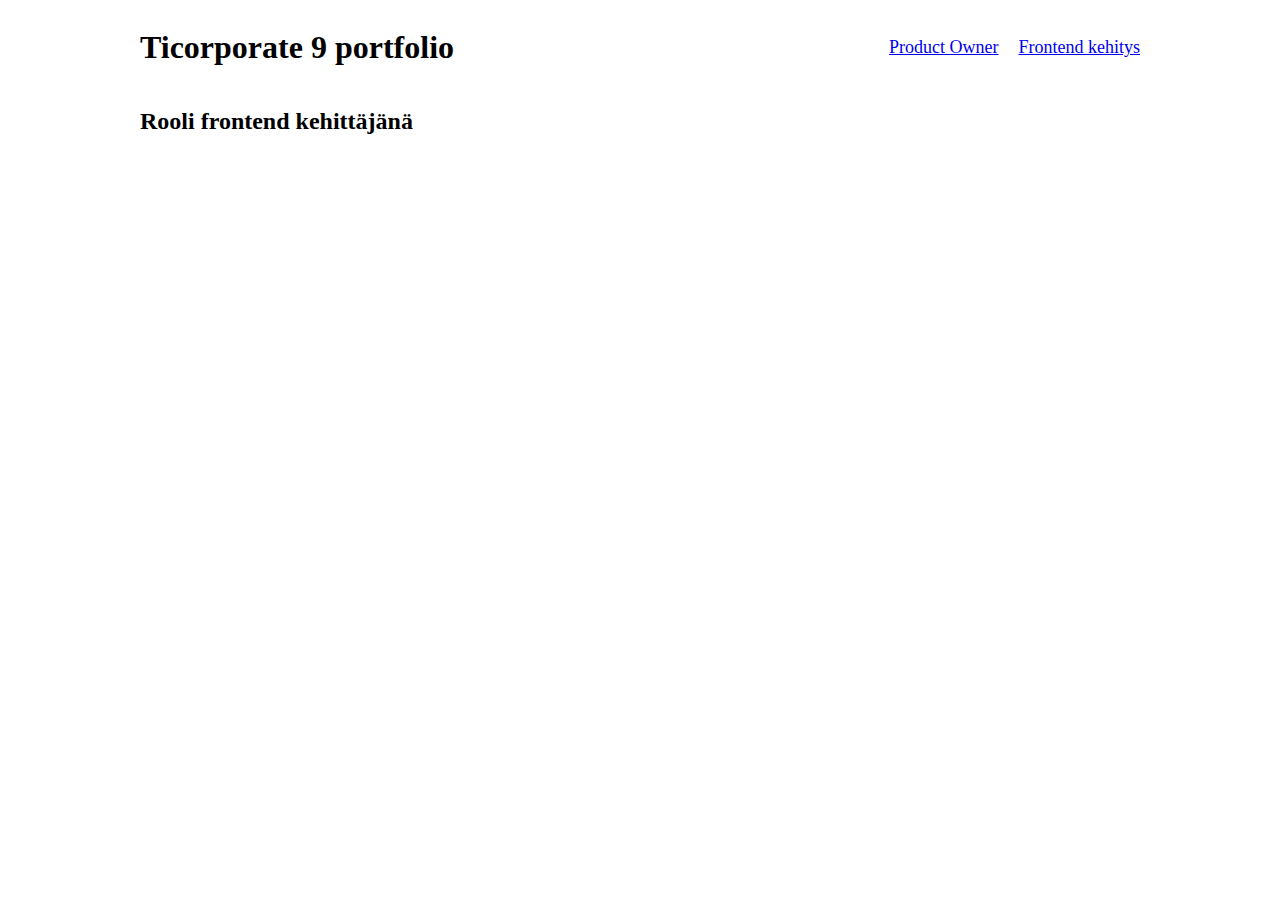
==== koodi.html @ 37e4886d "PO site ready" ====
<!DOCTYPE html>
<html lang="en">
  <head>
    <meta charset="UTF-8" />
    <meta http-equiv="X-UA-Compatible" content="IE=edge" />
    <meta name="viewport" content="width=device-width, initial-scale=1.0" />
    <link rel="stylesheet" href="styles.css" />
    <title>TC 9 Portfolio</title>
  </head>
  <body>
    <div class="container">
      <div class="header">
        <h1>Ticorporate 9 portfolio</h1>

        <nav class="nav">
          <a class="margin navitem" href="./index.html">Product Owner</a>
          <a class="navitem" href="./koodi.html">Frontend kehitys</a>
        </nav>
      </div>

      <h2>Rooli frontend kehittäjänä</h2>
    </div>
  </body>
</html>
---- styles.css ----
img {
  max-width: 100%;
}

li {
  font-size: 18px;
  padding: 4px;
}

body {
  display: grid;
}

.container {
  width: 1000px;
  justify-self: center;
  display: grid;
}

.header {
  display: grid;
  grid-template-columns: 1fr 1fr;
  align-items: center;
}

.nav {
  justify-self: end;
}

.margin {
  margin-right: 16px;
}

.navitem {
  font-size: 18px;
}

.underline {
  text-decoration: underline;
}

.back {
  justify-self: end;
  margin-bottom: 16px;
  font-size: 18px;
}
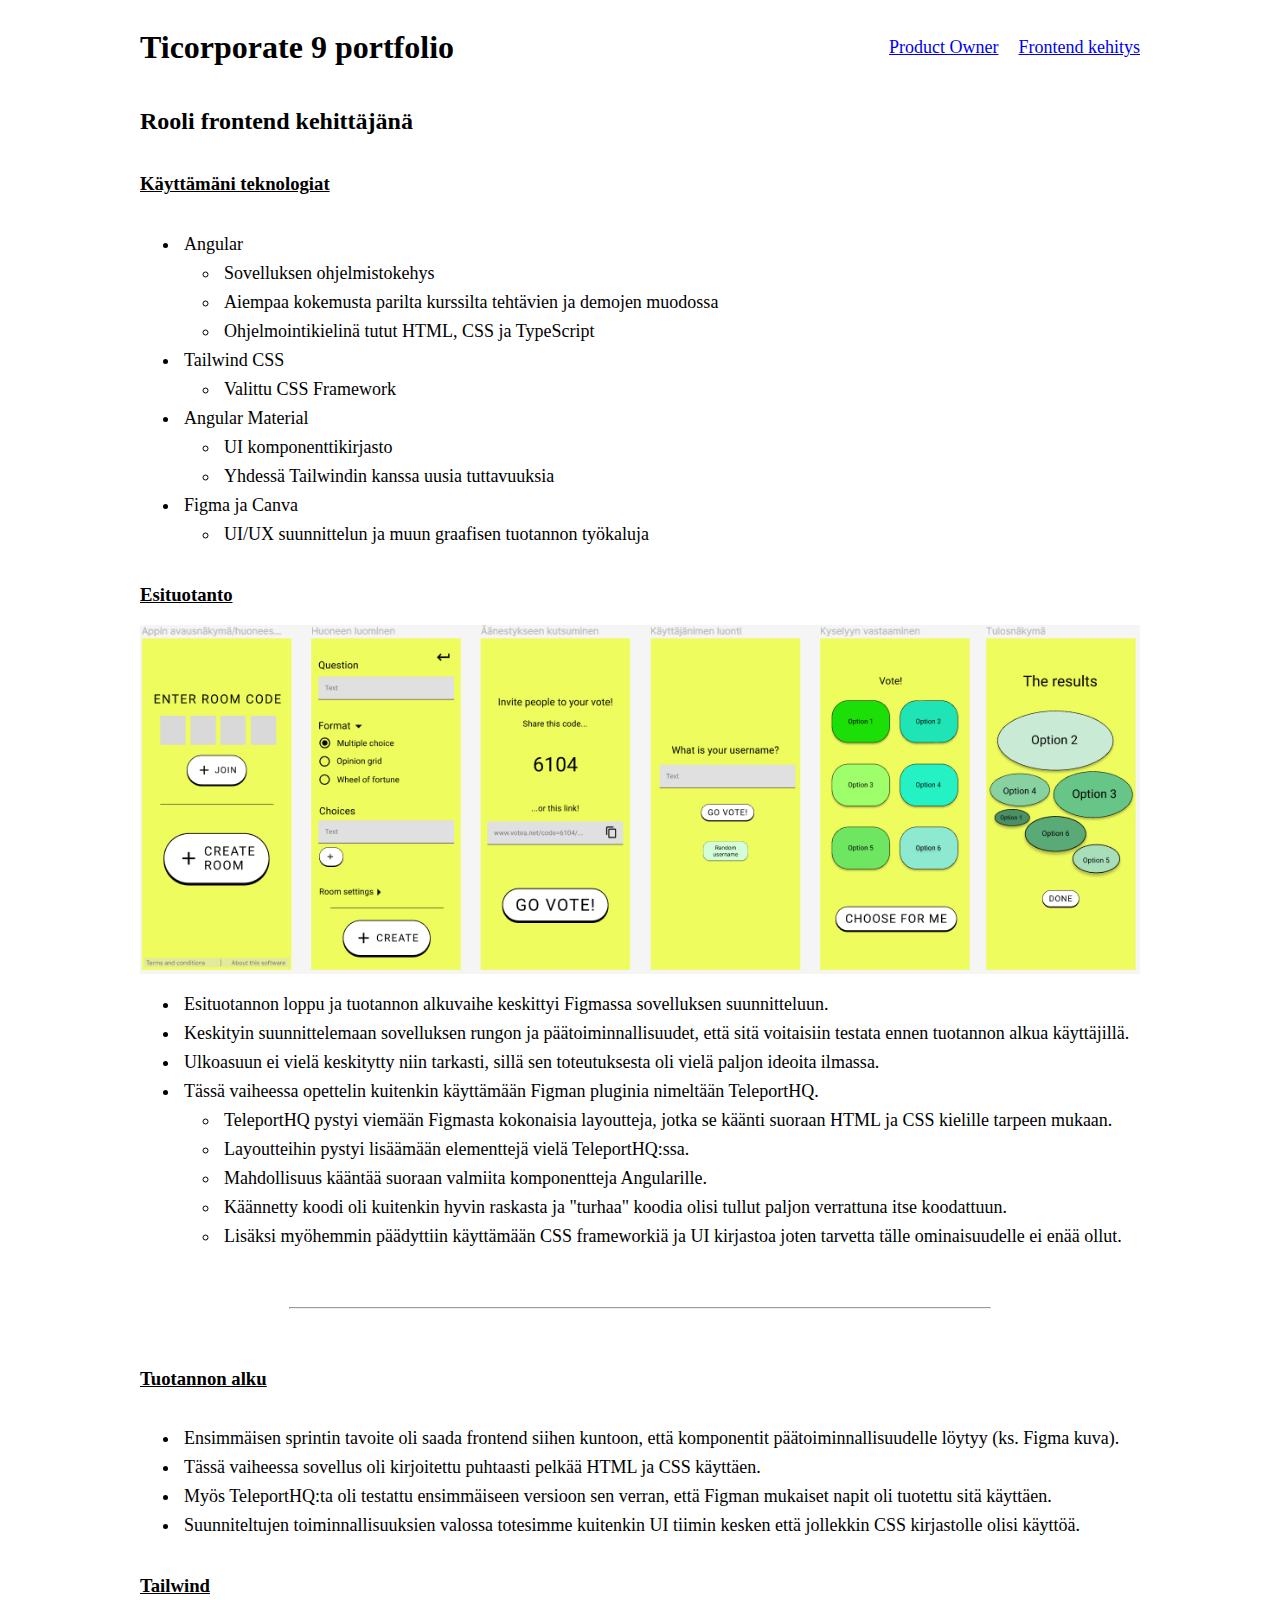
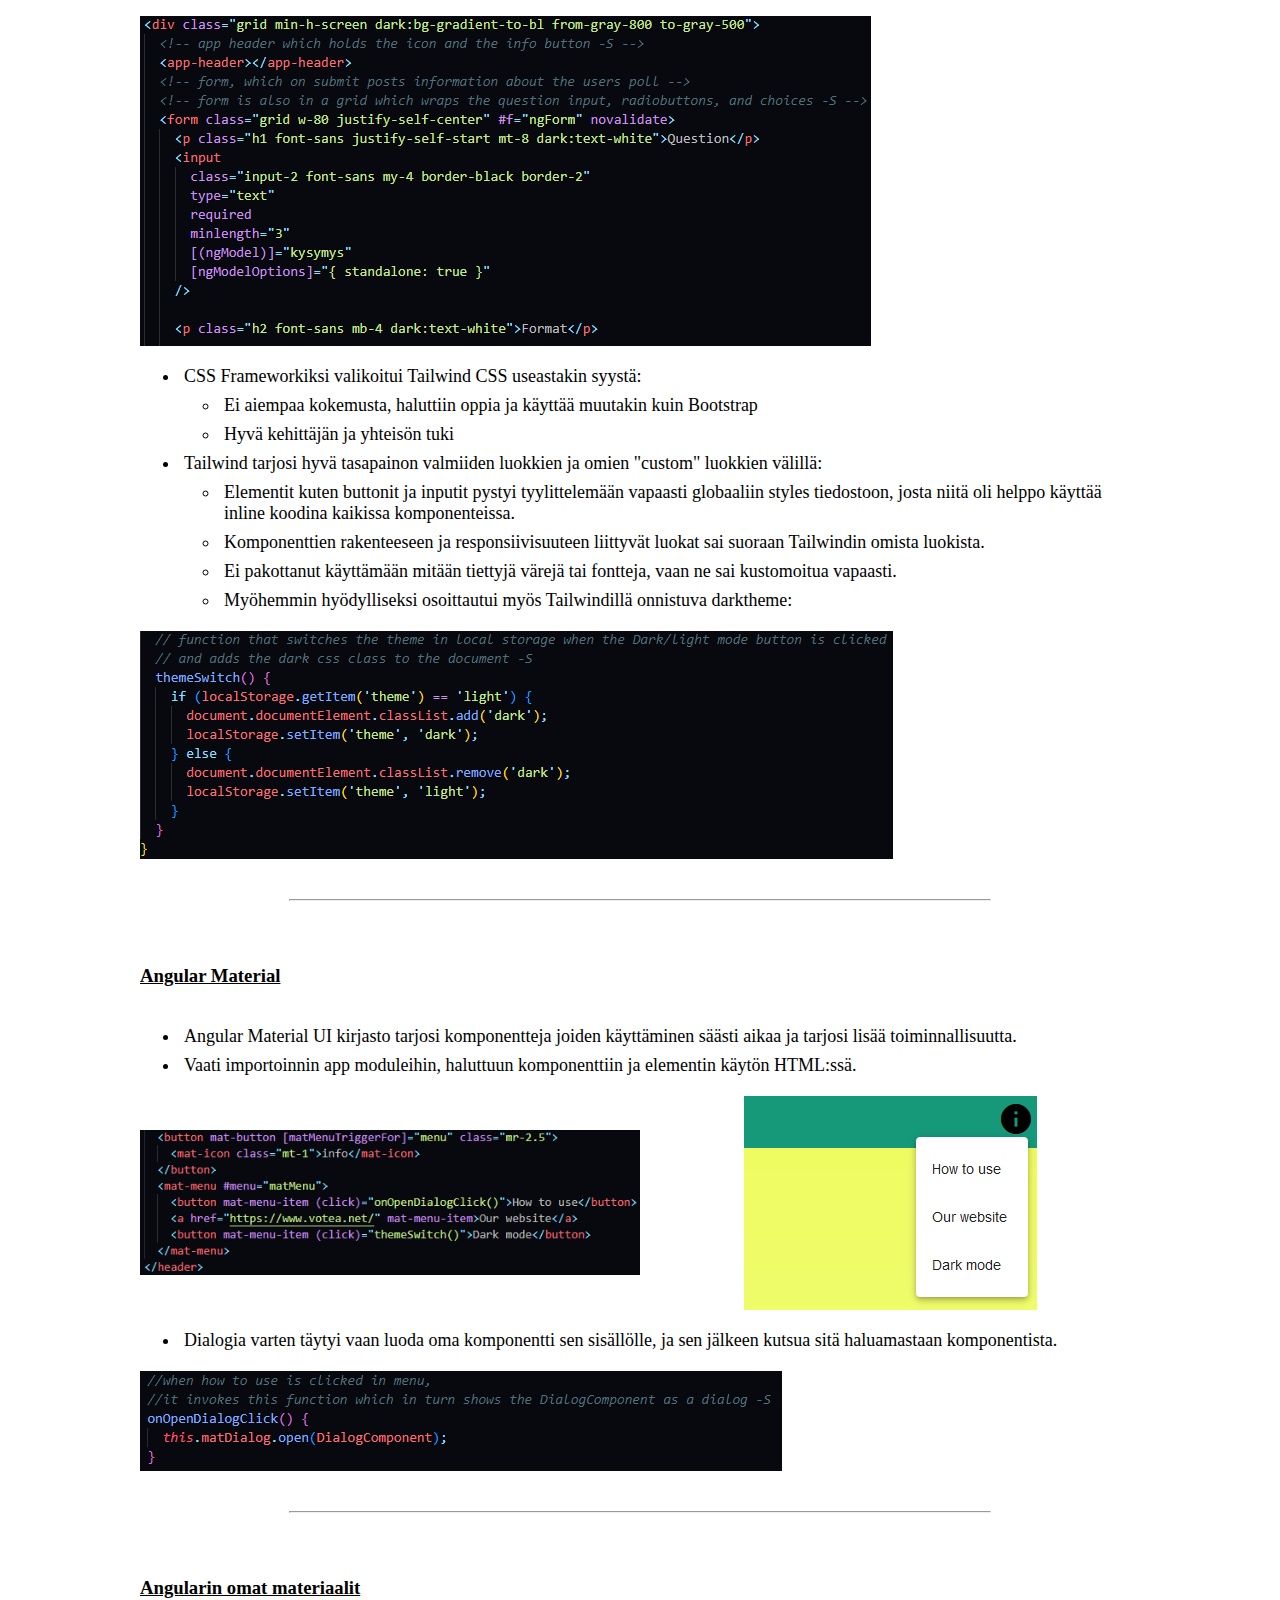
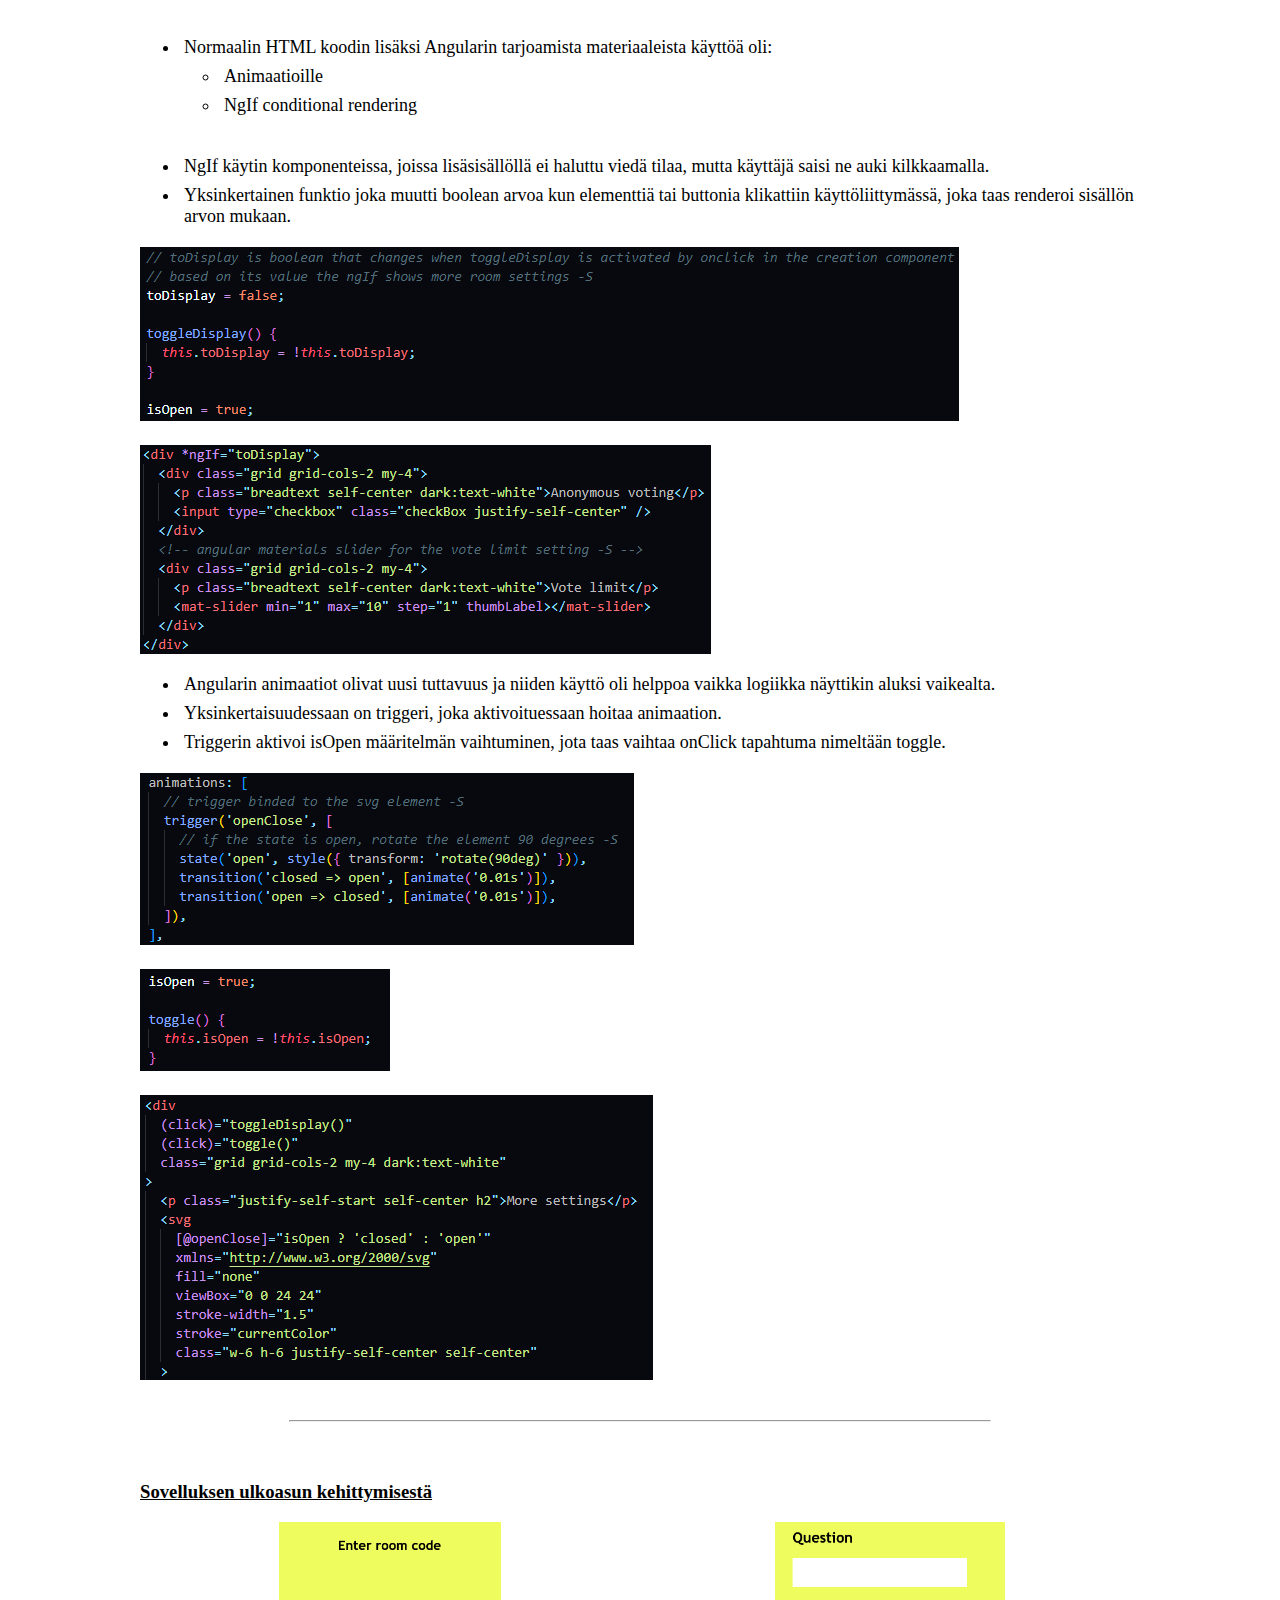
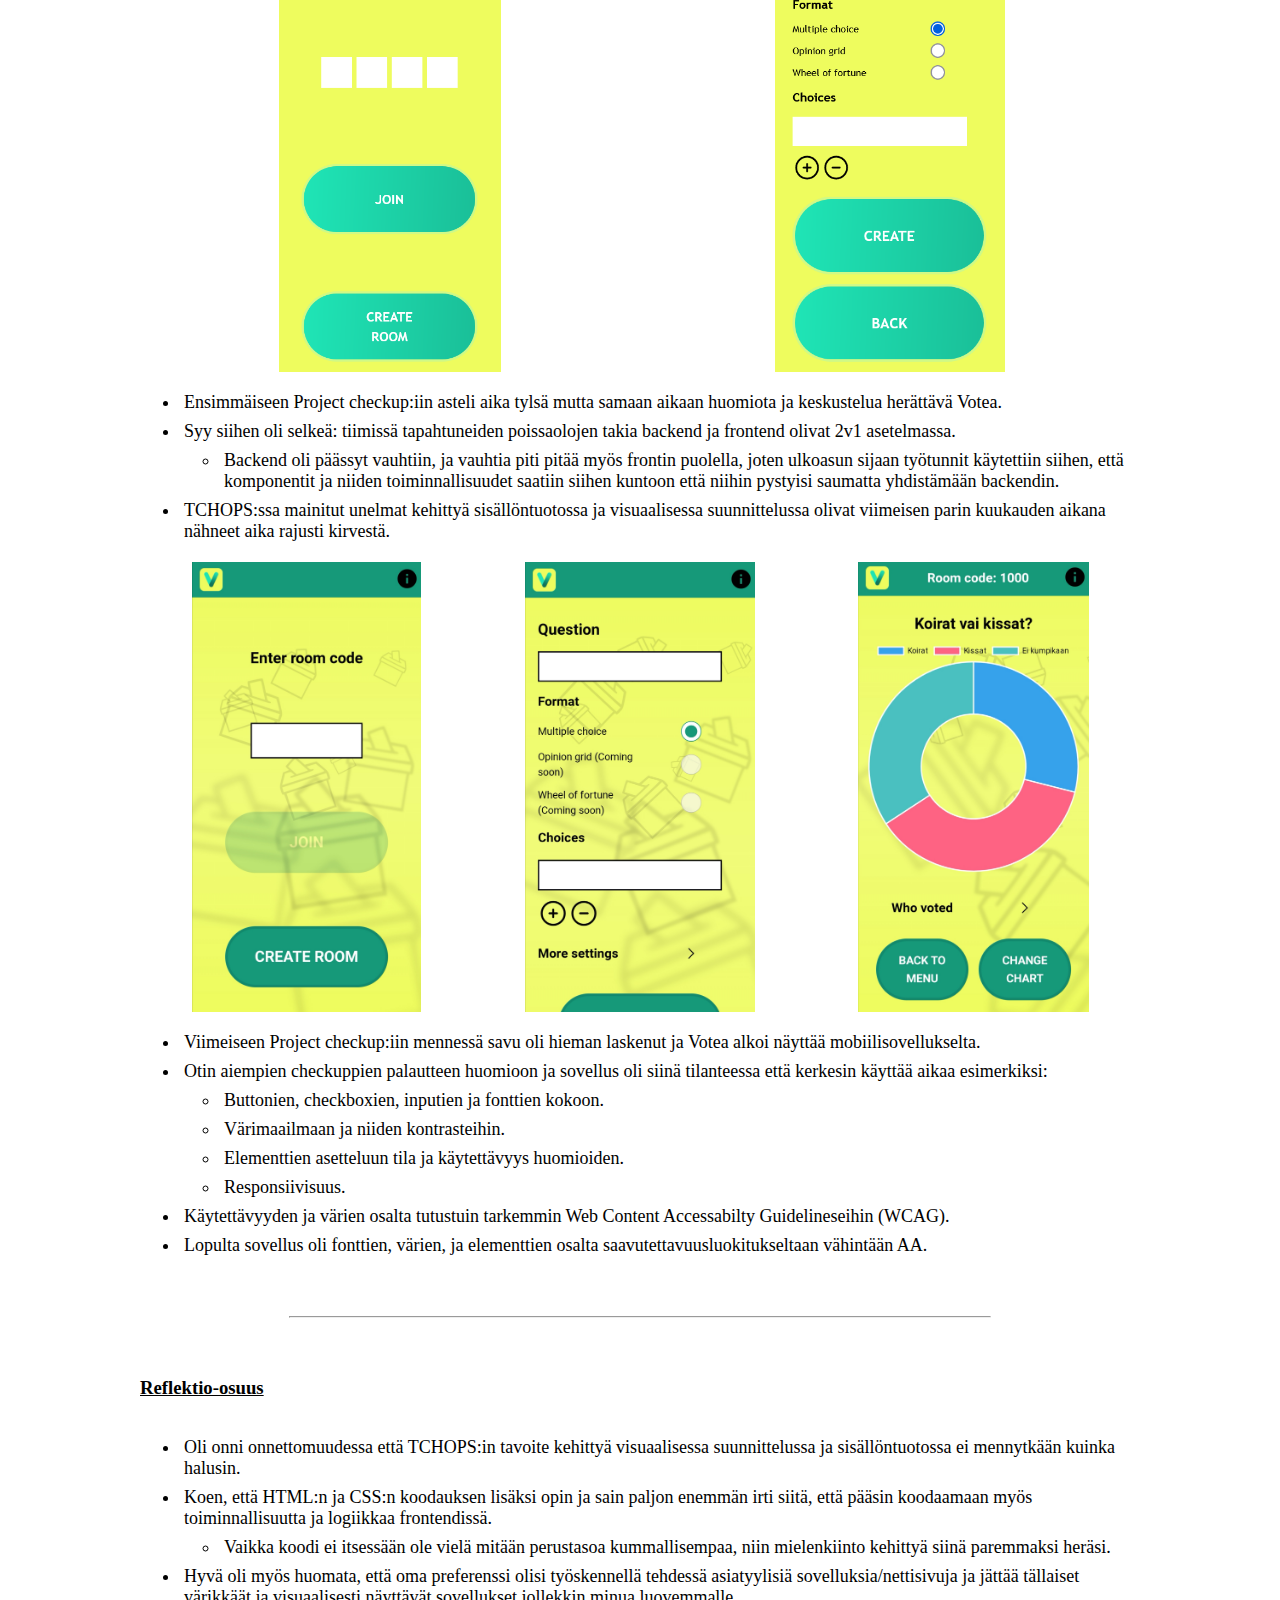
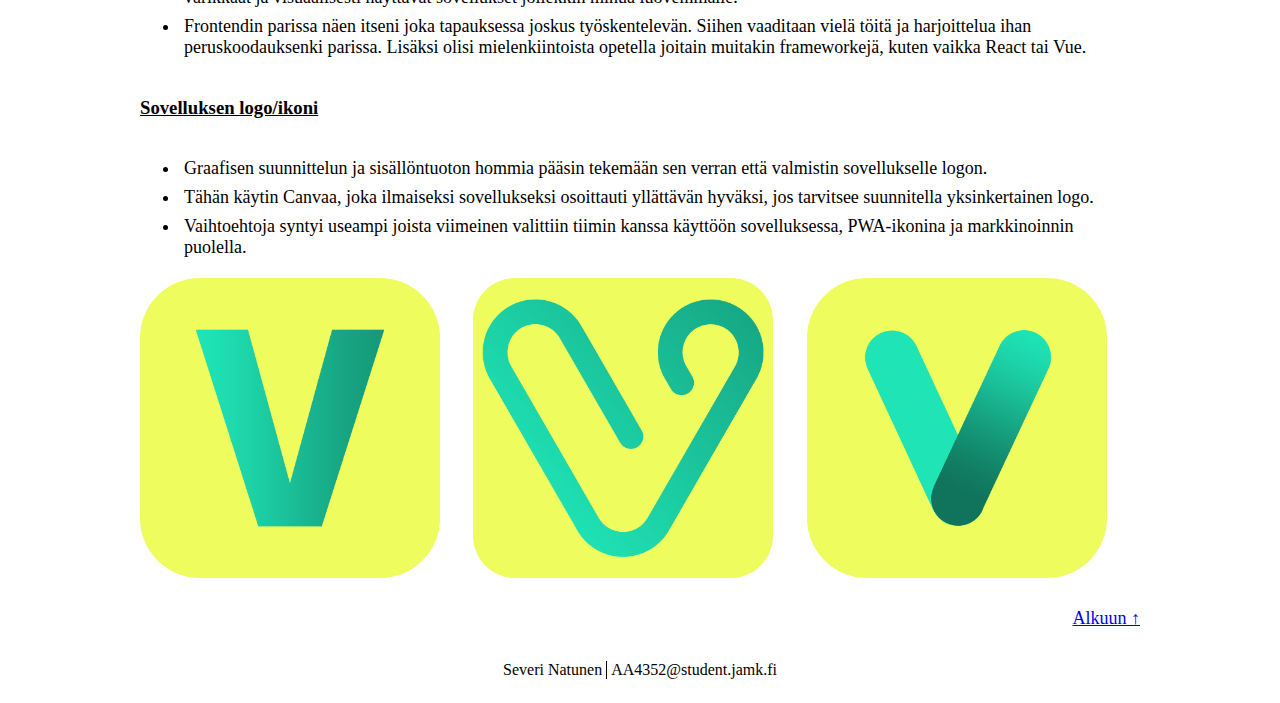
==== commit e641cb87: "Frontend dev site ready" ====
--- a/koodi.html
+++ b/koodi.html
@@ -19,6 +19,355 @@
       </div>
 
       <h2>Rooli frontend kehittäjänä</h2>
+
+      <h3 class="underline">Käyttämäni teknologiat</h3>
+
+      <ul>
+        <li>Angular</li>
+        <ul>
+          <li>Sovelluksen ohjelmistokehys</li>
+          <li>
+            Aiempaa kokemusta parilta kurssilta tehtävien ja demojen muodossa
+          </li>
+          <li>Ohjelmointikielinä tutut HTML, CSS ja TypeScript</li>
+        </ul>
+        <li>Tailwind CSS</li>
+        <ul>
+          <li>Valittu CSS Framework</li>
+        </ul>
+        <li>Angular Material</li>
+        <ul>
+          <li>UI komponenttikirjasto</li>
+          <li>Yhdessä Tailwindin kanssa uusia tuttavuuksia</li>
+        </ul>
+        <li>Figma ja Canva</li>
+        <ul>
+          <li>UI/UX suunnittelun ja muun graafisen tuotannon työkaluja</li>
+        </ul>
+      </ul>
+
+      <h3 class="underline">Esituotanto</h3>
+      <img src="./images/Screenshot 2023-01-09 at 12-25-03 Figma.png" />
+
+      <ul>
+        <li>
+          Esituotannon loppu ja tuotannon alkuvaihe keskittyi Figmassa
+          sovelluksen suunnitteluun.
+        </li>
+        <li>
+          Keskityin suunnittelemaan sovelluksen rungon ja päätoiminnallisuudet,
+          että sitä voitaisiin testata ennen tuotannon alkua käyttäjillä.
+        </li>
+        <li>
+          Ulkoasuun ei vielä keskitytty niin tarkasti, sillä sen toteutuksesta
+          oli vielä paljon ideoita ilmassa.
+        </li>
+        <li>
+          Tässä vaiheessa opettelin kuitenkin käyttämään Figman pluginia
+          nimeltään TeleportHQ.
+        </li>
+        <ul>
+          <li>
+            TeleportHQ pystyi viemään Figmasta kokonaisia layoutteja, jotka se
+            käänti suoraan HTML ja CSS kielille tarpeen mukaan.
+          </li>
+          <li>
+            Layoutteihin pystyi lisäämään elementtejä vielä TeleportHQ:ssa.
+          </li>
+          <li>
+            Mahdollisuus kääntää suoraan valmiita komponentteja Angularille.
+          </li>
+          <li>
+            Käännetty koodi oli kuitenkin hyvin raskasta ja "turhaa" koodia
+            olisi tullut paljon verrattuna itse koodattuun.
+          </li>
+          <li>
+            Lisäksi myöhemmin päädyttiin käyttämään CSS frameworkiä ja UI
+            kirjastoa joten tarvetta tälle ominaisuudelle ei enää ollut.
+          </li>
+        </ul>
+      </ul>
+
+      <hr class="hrstyle" />
+
+      <h3 class="underline">Tuotannon alku</h3>
+
+      <ul>
+        <li>
+          Ensimmäisen sprintin tavoite oli saada frontend siihen kuntoon, että
+          komponentit päätoiminnallisuudelle löytyy (ks. Figma kuva).
+        </li>
+        <li>
+          Tässä vaiheessa sovellus oli kirjoitettu puhtaasti pelkää HTML ja CSS
+          käyttäen.
+        </li>
+        <li>
+          Myös TeleportHQ:ta oli testattu ensimmäiseen versioon sen verran, että
+          Figman mukaiset napit oli tuotettu sitä käyttäen.
+        </li>
+        <li>
+          Suunniteltujen toiminnallisuuksien valossa totesimme kuitenkin UI
+          tiimin kesken että jollekkin CSS kirjastolle olisi käyttöä.
+        </li>
+      </ul>
+
+      <h3 class="underline">Tailwind</h3>
+
+      <img src="./images/tailwindexample.png" />
+
+      <ul>
+        <li>CSS Frameworkiksi valikoitui Tailwind CSS useastakin syystä:</li>
+        <ul>
+          <li>
+            Ei aiempaa kokemusta, haluttiin oppia ja käyttää muutakin kuin
+            Bootstrap
+          </li>
+          <li>Hyvä kehittäjän ja yhteisön tuki</li>
+        </ul>
+        <li>
+          Tailwind tarjosi hyvä tasapainon valmiiden luokkien ja omien "custom"
+          luokkien välillä:
+        </li>
+        <ul>
+          <li>
+            Elementit kuten buttonit ja inputit pystyi tyylittelemään vapaasti
+            globaaliin styles tiedostoon, josta niitä oli helppo käyttää inline
+            koodina kaikissa komponenteissa.
+          </li>
+          <li>
+            Komponenttien rakenteeseen ja responsiivisuuteen liittyvät luokat
+            sai suoraan Tailwindin omista luokista.
+          </li>
+          <li>
+            Ei pakottanut käyttämään mitään tiettyjä värejä tai fontteja, vaan
+            ne sai kustomoitua vapaasti.
+          </li>
+          <li>
+            Myöhemmin hyödylliseksi osoittautui myös Tailwindillä onnistuva
+            darktheme:
+          </li>
+        </ul>
+      </ul>
+      <img src="./images/darktheme.png" />
+
+      <hr class="hrstyle" />
+
+      <h3 class="underline margintop">Angular Material</h3>
+
+      <ul>
+        <li>
+          Angular Material UI kirjasto tarjosi komponentteja joiden käyttäminen
+          säästi aikaa ja tarjosi lisää toiminnallisuutta.
+        </li>
+        <li>
+          Vaati importoinnin app moduleihin, haluttuun komponenttiin ja
+          elementin käytön HTML:ssä.
+        </li>
+      </ul>
+
+      <div class="photogrid">
+        <img class="pgitem" src="./images/menu.png" />
+        <img class="pgitem" src="./images/menuirl.png" />
+      </div>
+
+      <ul>
+        <li>
+          Dialogia varten täytyi vaan luoda oma komponentti sen sisällölle, ja
+          sen jälkeen kutsua sitä haluamastaan komponentista.
+        </li>
+      </ul>
+
+      <img src="./images/dialog.png" />
+
+      <hr class="hrstyle" />
+
+      <h3 class="underline margintop">Angularin omat materiaalit</h3>
+
+      <ul>
+        <li>
+          Normaalin HTML koodin lisäksi Angularin tarjoamista materiaaleista
+          käyttöä oli:
+        </li>
+        <ul>
+          <li>Animaatioille</li>
+          <li>NgIf conditional rendering</li>
+        </ul>
+      </ul>
+
+      <ul>
+        <li>
+          NgIf käytin komponenteissa, joissa lisäsisällöllä ei haluttu viedä
+          tilaa, mutta käyttäjä saisi ne auki kilkkaamalla.
+        </li>
+        <li>
+          Yksinkertainen funktio joka muutti boolean arvoa kun elementtiä tai
+          buttonia klikattiin käyttöliittymässä, joka taas renderoi sisällön
+          arvon mukaan.
+        </li>
+      </ul>
+
+      <img src="./images/ngifFunc.png" />
+      <img class="margintop" src="./images/ngifHtml.png" />
+
+      <ul>
+        <li>
+          Angularin animaatiot olivat uusi tuttavuus ja niiden käyttö oli
+          helppoa vaikka logiikka näyttikin aluksi vaikealta.
+        </li>
+        <li>
+          Yksinkertaisuudessaan on triggeri, joka aktivoituessaan hoitaa
+          animaation.
+        </li>
+        <li>
+          Triggerin aktivoi isOpen määritelmän vaihtuminen, jota taas vaihtaa
+          onClick tapahtuma nimeltään toggle.
+        </li>
+      </ul>
+
+      <img src="./images/animation1.png" />
+      <img class="margintop" src="./images/animation2.png" />
+      <img class="margintop" src="./images/animation3.png" />
+
+      <hr class="hrstyle" />
+
+      <h3 class="underline">Sovelluksen ulkoasun kehittymisestä</h3>
+
+      <div class="photogrid">
+        <img
+          class="pgitem2"
+          src="./images/Screenshot 2023-01-09 at 13-02-38 Huutoapp.png"
+        />
+        <img
+          class="pgitem2"
+          src="./images/Screenshot 2023-01-09 at 13-03-37 Huutoapp.png"
+        />
+      </div>
+
+      <ul>
+        <li>
+          Ensimmäiseen Project checkup:iin asteli aika tylsä mutta samaan aikaan
+          huomiota ja keskustelua herättävä Votea.
+        </li>
+        <li>
+          Syy siihen oli selkeä: tiimissä tapahtuneiden poissaolojen takia
+          backend ja frontend olivat 2v1 asetelmassa.
+        </li>
+        <ul>
+          <li>
+            Backend oli päässyt vauhtiin, ja vauhtia piti pitää myös frontin
+            puolella, joten ulkoasun sijaan työtunnit käytettiin siihen, että
+            komponentit ja niiden toiminnallisuudet saatiin siihen kuntoon että
+            niihin pystyisi saumatta yhdistämään backendin.
+          </li>
+        </ul>
+        <li>
+          TCHOPS:ssa mainitut unelmat kehittyä sisällöntuotossa ja visuaalisessa
+          suunnittelussa olivat viimeisen parin kuukauden aikana nähneet aika
+          rajusti kirvestä.
+        </li>
+      </ul>
+
+      <div class="threegrid">
+        <img
+          class="threegriditem"
+          src="./images/Screenshot_20230109_131044.jpg"
+        />
+        <img
+          class="threegriditem"
+          src="./images/Screenshot_20230109_130935.jpg"
+        />
+        <img
+          class="threegriditem"
+          src="./images/Screenshot_20230109_130905.jpg"
+        />
+      </div>
+
+      <ul>
+        <li>
+          Viimeiseen Project checkup:iin mennessä savu oli hieman laskenut ja
+          Votea alkoi näyttää mobiilisovellukselta.
+        </li>
+        <li>
+          Otin aiempien checkuppien palautteen huomioon ja sovellus oli siinä
+          tilanteessa että kerkesin käyttää aikaa esimerkiksi:
+        </li>
+        <ul>
+          <li>Buttonien, checkboxien, inputien ja fonttien kokoon.</li>
+          <li>Värimaailmaan ja niiden kontrasteihin.</li>
+          <li>Elementtien asetteluun tila ja käytettävyys huomioiden.</li>
+          <li>Responsiivisuus.</li>
+        </ul>
+        <li>
+          Käytettävyyden ja värien osalta tutustuin tarkemmin Web Content
+          Accessabilty Guidelineseihin (WCAG).
+        </li>
+        <li>
+          Lopulta sovellus oli fonttien, värien, ja elementtien osalta
+          saavutettavuusluokitukseltaan vähintään AA.
+        </li>
+      </ul>
+
+      <hr class="hrstyle" />
+
+      <h3 class="underline">Reflektio-osuus</h3>
+
+      <ul>
+        <li>
+          Oli onni onnettomuudessa että TCHOPS:in tavoite kehittyä visuaalisessa
+          suunnittelussa ja sisällöntuotossa ei mennytkään kuinka halusin.
+        </li>
+        <li>
+          Koen, että HTML:n ja CSS:n koodauksen lisäksi opin ja sain paljon
+          enemmän irti siitä, että pääsin koodaamaan myös toiminnallisuutta ja
+          logiikkaa frontendissä.
+        </li>
+        <ul>
+          <li>
+            Vaikka koodi ei itsessään ole vielä mitään perustasoa
+            kummallisempaa, niin mielenkiinto kehittyä siinä paremmaksi heräsi.
+          </li>
+        </ul>
+        <li>
+          Hyvä oli myös huomata, että oma preferenssi olisi työskennellä
+          tehdessä asiatyylisiä sovelluksia/nettisivuja ja jättää tällaiset
+          värikkäät ja visuaalisesti näyttävät sovellukset jollekkin minua
+          luovemmalle.
+        </li>
+        <li>
+          Frontendin parissa näen itseni joka tapauksessa joskus työskentelevän.
+          Siihen vaaditaan vielä töitä ja harjoittelua ihan peruskoodauksenki
+          parissa. Lisäksi olisi mielenkiintoista opetella joitain muitakin
+          frameworkejä, kuten vaikka React tai Vue.
+        </li>
+      </ul>
+
+      <h3 class="underline">Sovelluksen logo/ikoni</h3>
+      <ul>
+        <li>
+          Graafisen suunnittelun ja sisällöntuoton hommia pääsin tekemään sen
+          verran että valmistin sovellukselle logon.
+        </li>
+        <li>
+          Tähän käytin Canvaa, joka ilmaiseksi sovellukseksi osoittauti
+          yllättävän hyväksi, jos tarvitsee suunnitella yksinkertainen logo.
+        </li>
+        <li>
+          Vaihtoehtoja syntyi useampi joista viimeinen valittiin tiimin kanssa
+          käyttöön sovelluksessa, PWA-ikonina ja markkinoinnin puolella.
+        </li>
+      </ul>
+
+      <div class="logogrid">
+        <img class="logos" src="./images/votealogo1.png" />
+        <img class="logos" src="./images/Votea2.png" />
+        <img class="logos" src="./images/votealogo2.3.png" />
+      </div>
+
+      <a class="back" href="./koodi.html">Alkuun &#8593;</a>
     </div>
+    <footer class="foot">
+      <p class="name">Severi Natunen</p>
+      <p class="post">AA4352@student.jamk.fi</p>
+    </footer>
   </body>
 </html>
--- a/styles.css
+++ b/styles.css
@@ -31,6 +31,10 @@
   margin-right: 16px;
 }
 
+.margintop {
+  margin-top: 24px;
+}
+
 .navitem {
   font-size: 18px;
 }
@@ -44,3 +48,65 @@
   margin-bottom: 16px;
   font-size: 18px;
 }
+
+.photogrid {
+  display: grid;
+  grid-template-columns: 1fr 1fr;
+}
+
+.pgitem {
+  justify-self: center;
+  align-self: center;
+}
+
+.pgitem2 {
+  justify-self: center;
+  align-self: center;
+  height: 450px;
+  width: auto;
+}
+
+.hrstyle {
+  width: 700px;
+  margin-top: 40px;
+  margin-bottom: 40px;
+  justify-self: center;
+  align-self: center;
+}
+
+.threegrid {
+  display: grid;
+  grid-template-columns: 1fr 1fr 1fr;
+}
+
+.threegriditem {
+  justify-self: center;
+  align-self: center;
+  height: 450px;
+  width: auto;
+}
+
+.logogrid {
+  display: grid;
+  grid-template-columns: 1fr 1fr 1fr;
+  margin-bottom: 30px;
+}
+
+.logos {
+  height: 300px;
+  width: auto;
+}
+
+.foot {
+  display: flex;
+  justify-content: center;
+}
+
+.name {
+  border-right: solid 1px black;
+  padding-right: 4px;
+}
+
+.post {
+  padding-left: 4px;
+}
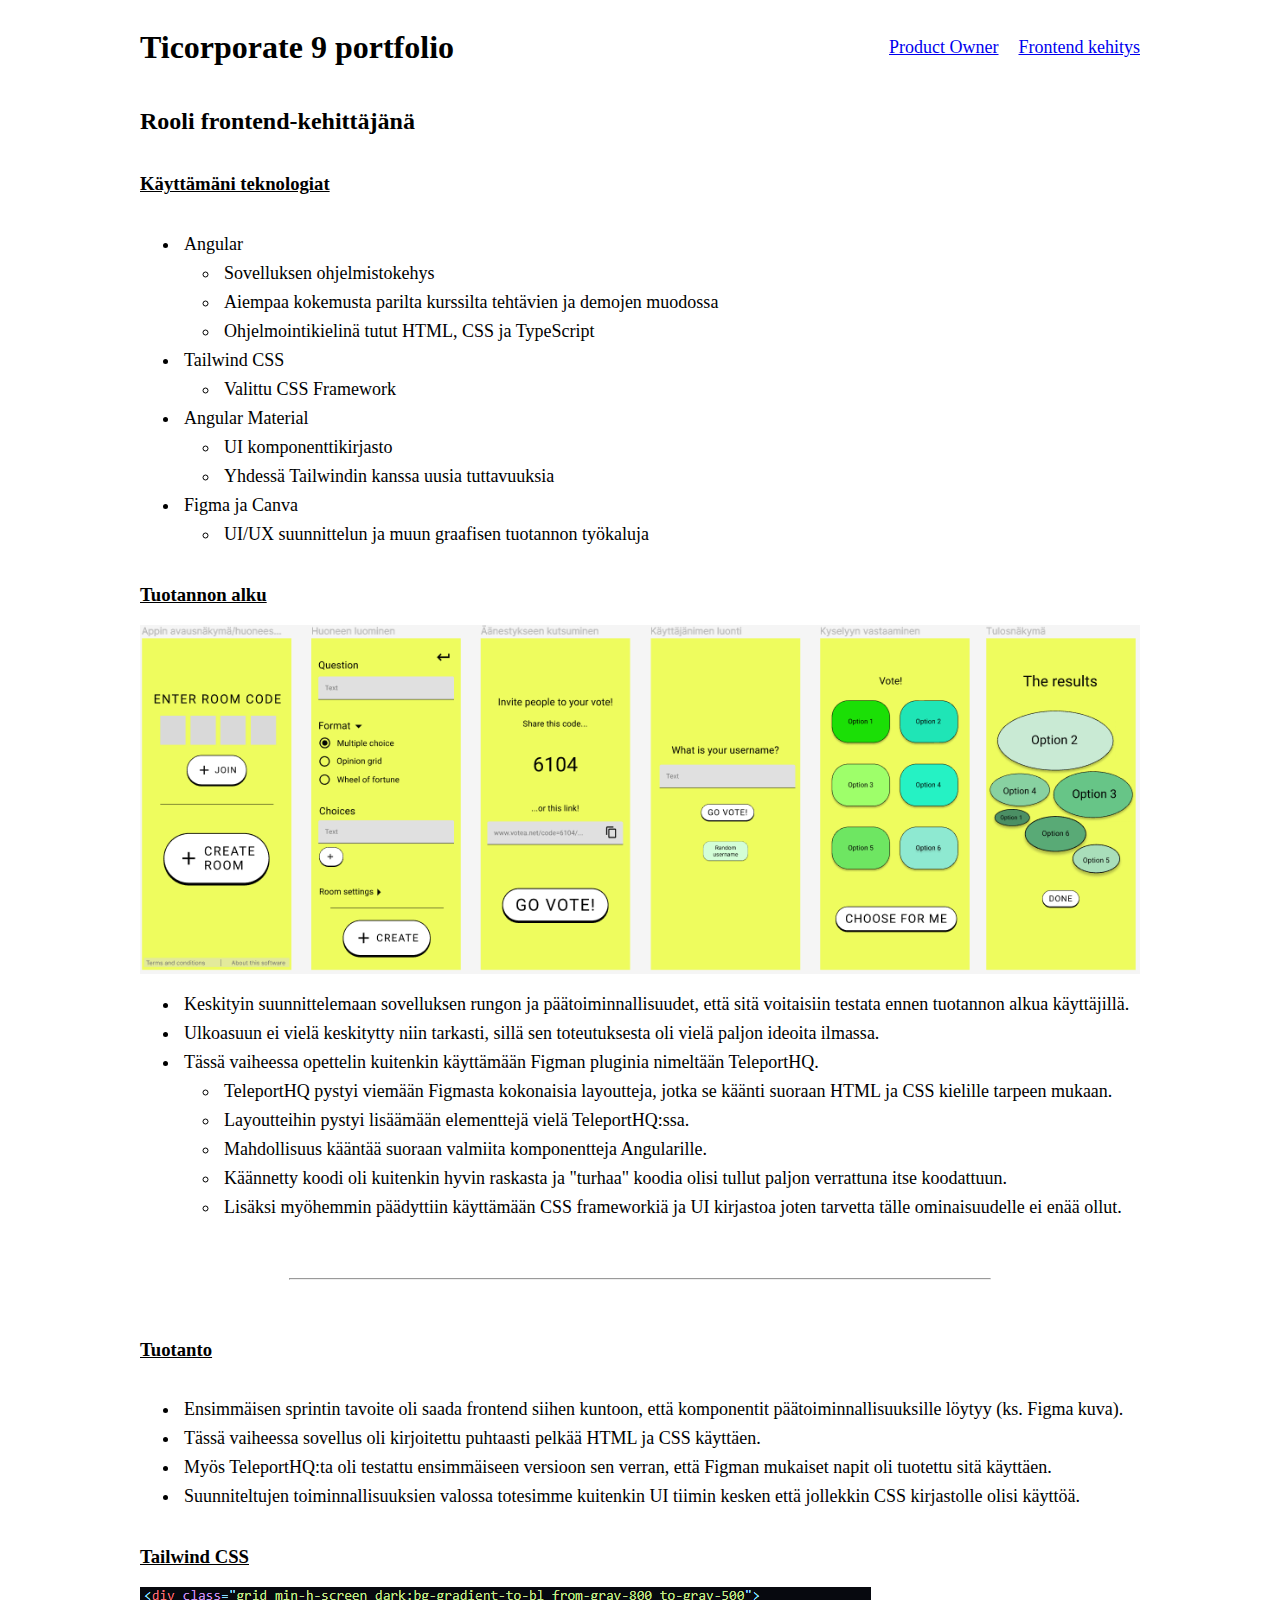
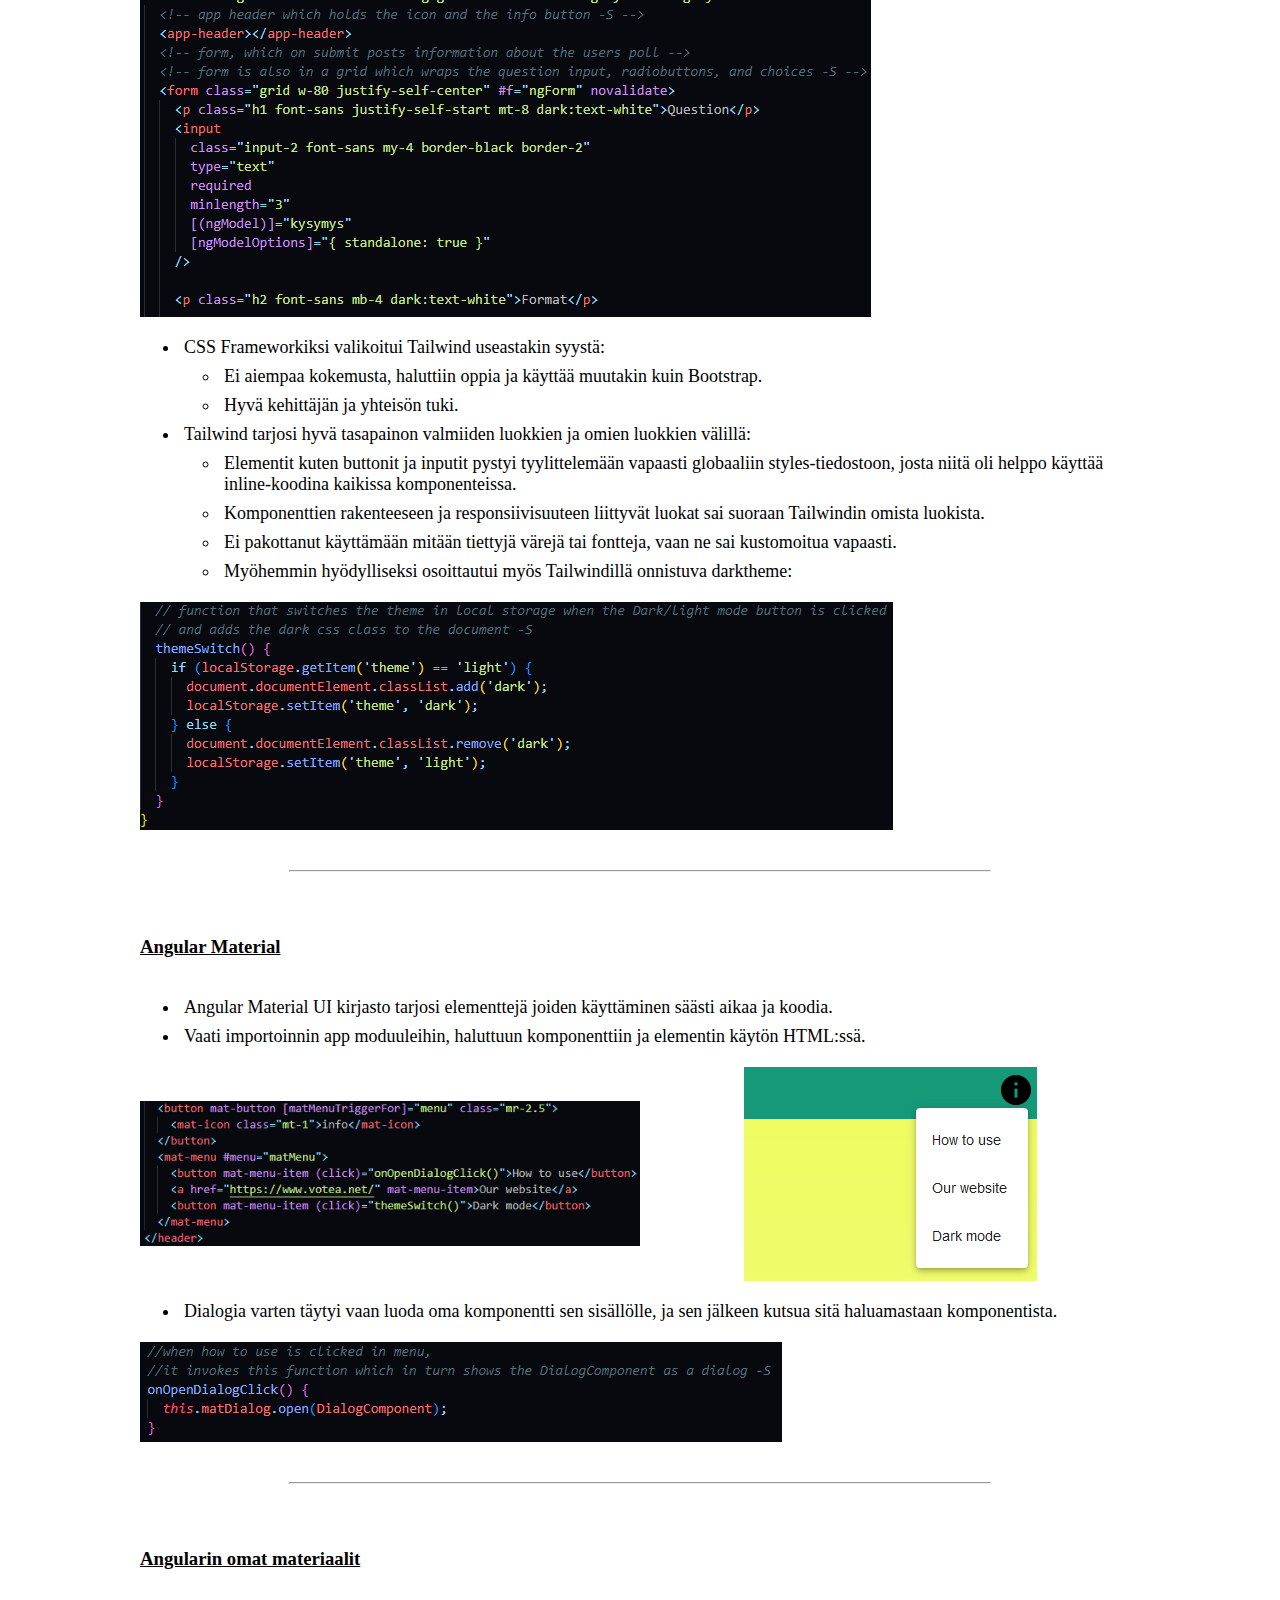
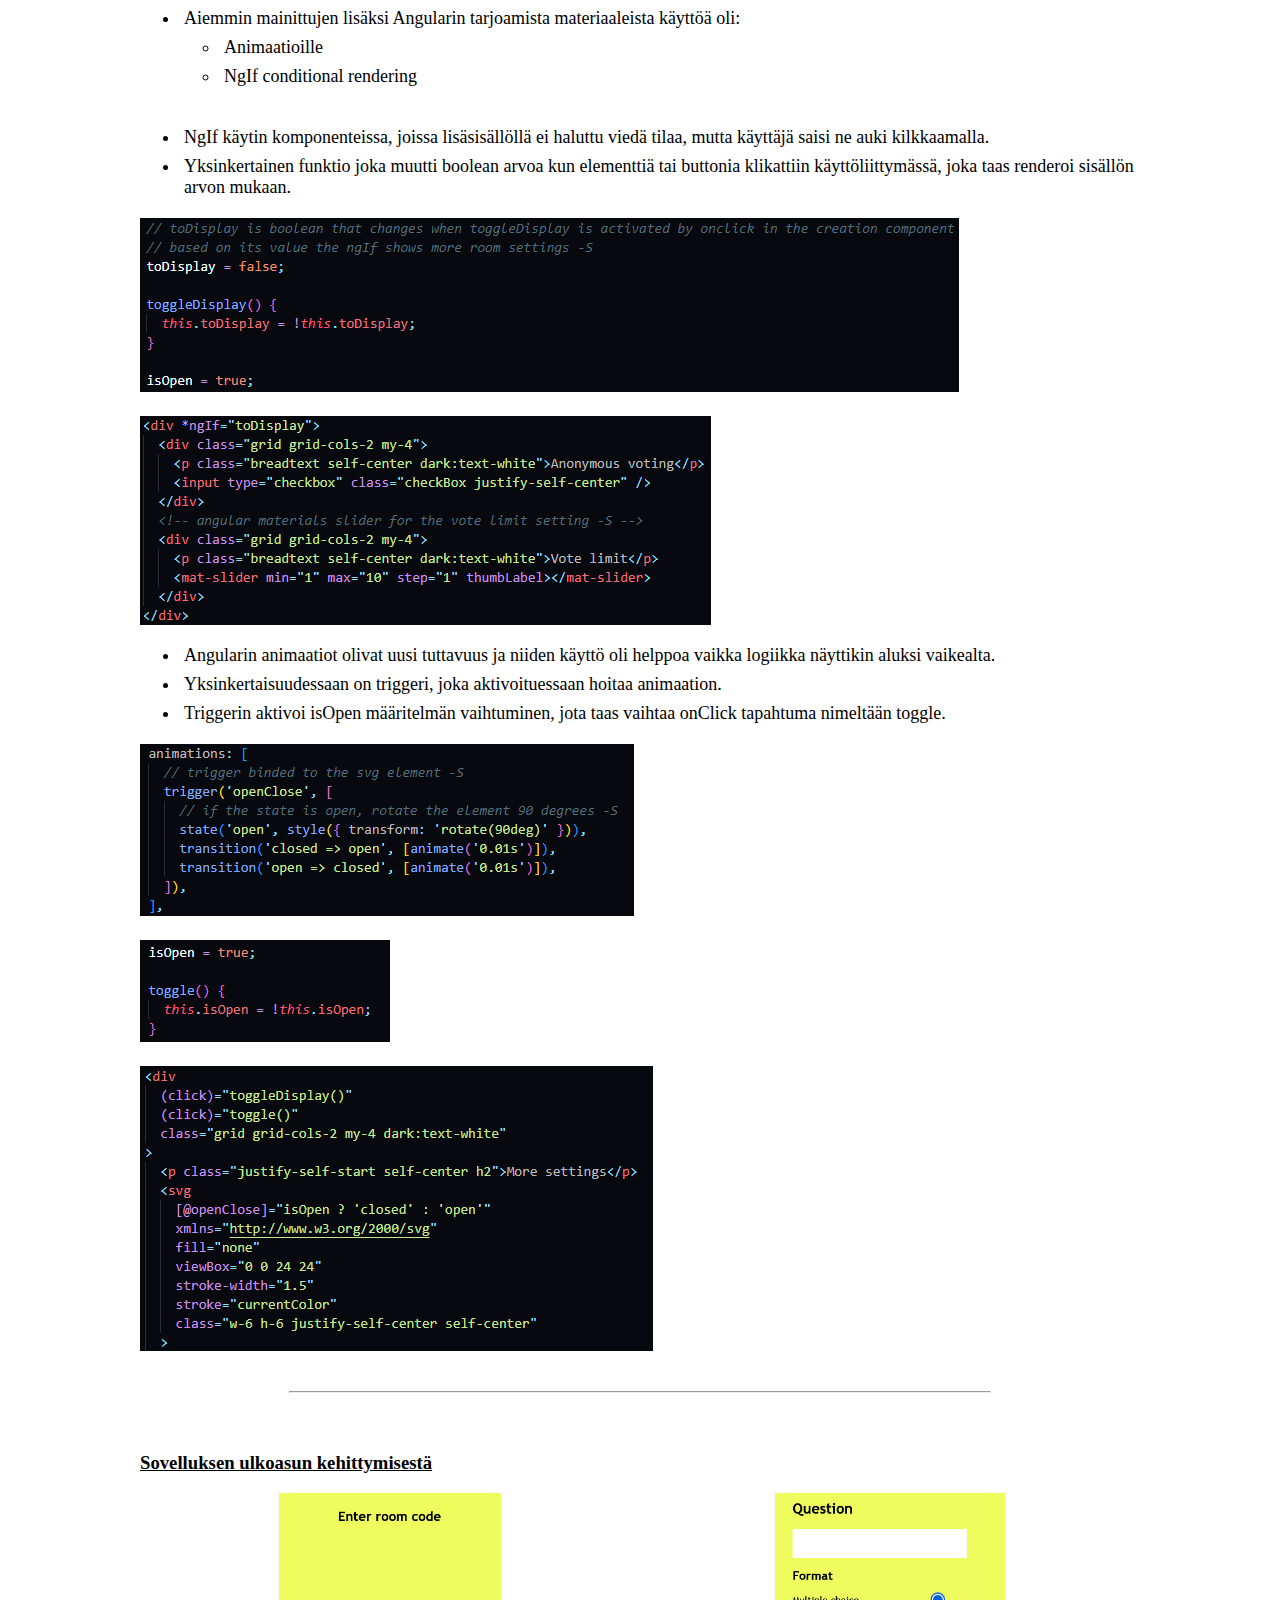
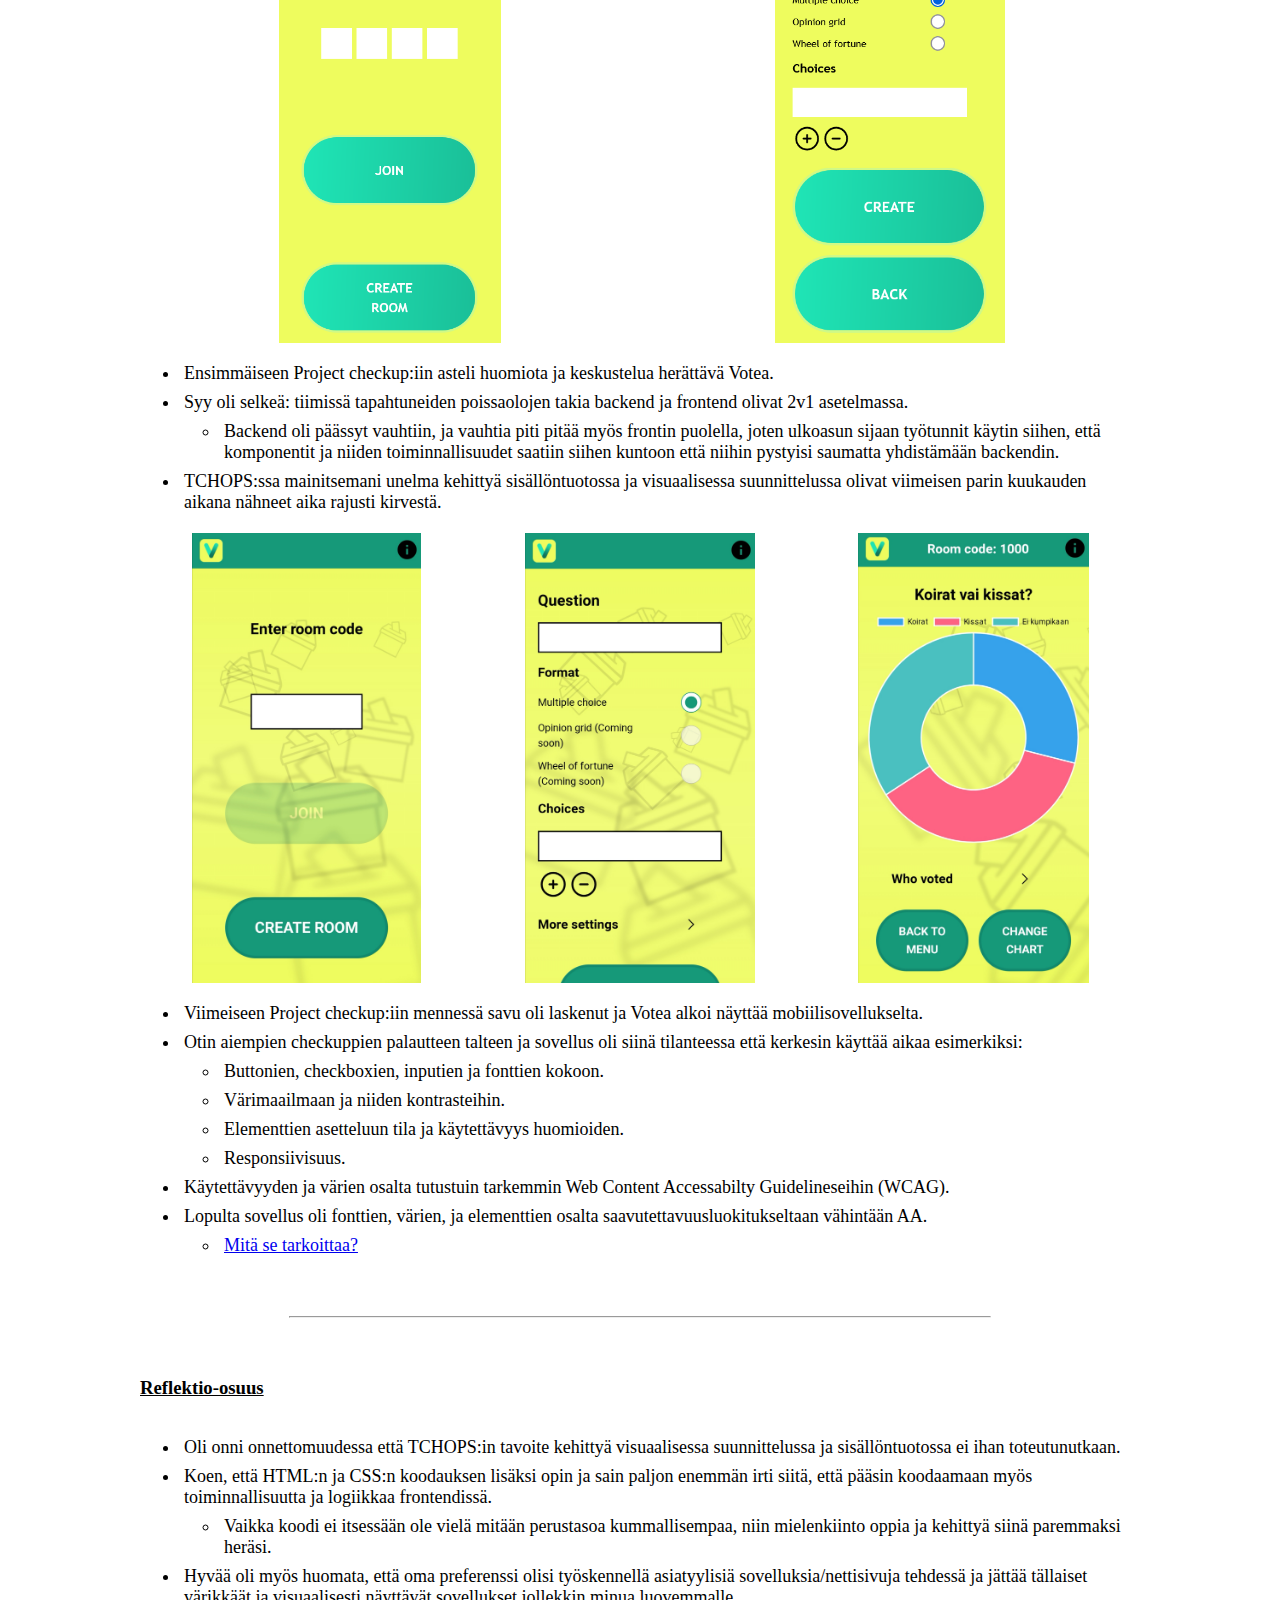
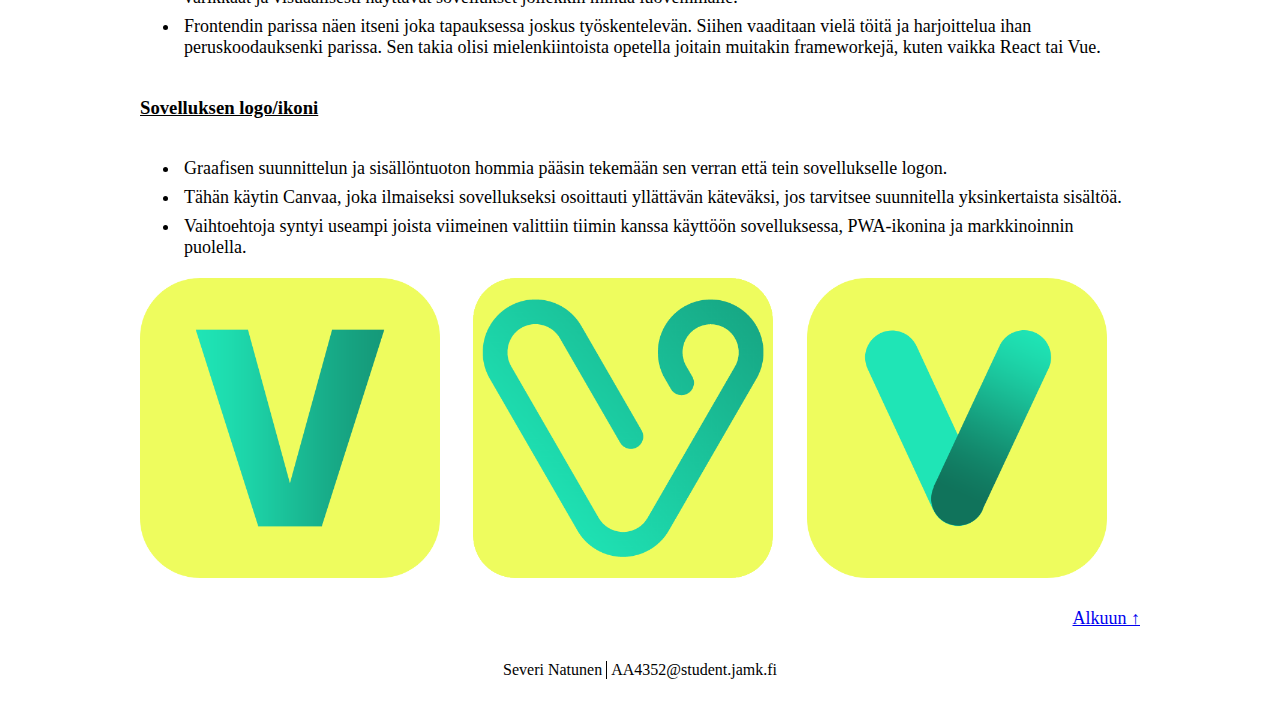
==== commit 6f8ad7a1: "Last fixes" ====
--- a/koodi.html
+++ b/koodi.html
@@ -18,7 +18,7 @@
         </nav>
       </div>
 
-      <h2>Rooli frontend kehittäjänä</h2>
+      <h2>Rooli frontend-kehittäjänä</h2>
 
       <h3 class="underline">Käyttämäni teknologiat</h3>
 
@@ -46,14 +46,10 @@
         </ul>
       </ul>
 
-      <h3 class="underline">Esituotanto</h3>
+      <h3 class="underline">Tuotannon alku</h3>
       <img src="./images/Screenshot 2023-01-09 at 12-25-03 Figma.png" />
 
       <ul>
-        <li>
-          Esituotannon loppu ja tuotannon alkuvaihe keskittyi Figmassa
-          sovelluksen suunnitteluun.
-        </li>
         <li>
           Keskityin suunnittelemaan sovelluksen rungon ja päätoiminnallisuudet,
           että sitä voitaisiin testata ennen tuotannon alkua käyttäjillä.
@@ -90,12 +86,12 @@
 
       <hr class="hrstyle" />
 
-      <h3 class="underline">Tuotannon alku</h3>
+      <h3 class="underline">Tuotanto</h3>
 
       <ul>
         <li>
           Ensimmäisen sprintin tavoite oli saada frontend siihen kuntoon, että
-          komponentit päätoiminnallisuudelle löytyy (ks. Figma kuva).
+          komponentit päätoiminnallisuuksille löytyy (ks. Figma kuva).
         </li>
         <li>
           Tässä vaiheessa sovellus oli kirjoitettu puhtaasti pelkää HTML ja CSS
@@ -111,28 +107,28 @@
         </li>
       </ul>
 
-      <h3 class="underline">Tailwind</h3>
+      <h3 class="underline">Tailwind CSS</h3>
 
       <img src="./images/tailwindexample.png" />
 
       <ul>
-        <li>CSS Frameworkiksi valikoitui Tailwind CSS useastakin syystä:</li>
+        <li>CSS Frameworkiksi valikoitui Tailwind useastakin syystä:</li>
         <ul>
           <li>
             Ei aiempaa kokemusta, haluttiin oppia ja käyttää muutakin kuin
-            Bootstrap
-          </li>
-          <li>Hyvä kehittäjän ja yhteisön tuki</li>
-        </ul>
-        <li>
-          Tailwind tarjosi hyvä tasapainon valmiiden luokkien ja omien "custom"
-          luokkien välillä:
+            Bootstrap.
+          </li>
+          <li>Hyvä kehittäjän ja yhteisön tuki.</li>
+        </ul>
+        <li>
+          Tailwind tarjosi hyvä tasapainon valmiiden luokkien ja omien luokkien
+          välillä:
         </li>
         <ul>
           <li>
             Elementit kuten buttonit ja inputit pystyi tyylittelemään vapaasti
-            globaaliin styles tiedostoon, josta niitä oli helppo käyttää inline
-            koodina kaikissa komponenteissa.
+            globaaliin styles-tiedostoon, josta niitä oli helppo käyttää
+            inline-koodina kaikissa komponenteissa.
           </li>
           <li>
             Komponenttien rakenteeseen ja responsiivisuuteen liittyvät luokat
@@ -156,11 +152,11 @@
 
       <ul>
         <li>
-          Angular Material UI kirjasto tarjosi komponentteja joiden käyttäminen
-          säästi aikaa ja tarjosi lisää toiminnallisuutta.
-        </li>
-        <li>
-          Vaati importoinnin app moduleihin, haluttuun komponenttiin ja
+          Angular Material UI kirjasto tarjosi elementtejä joiden käyttäminen
+          säästi aikaa ja koodia.
+        </li>
+        <li>
+          Vaati importoinnin app moduuleihin, haluttuun komponenttiin ja
           elementin käytön HTML:ssä.
         </li>
       </ul>
@@ -185,7 +181,7 @@
 
       <ul>
         <li>
-          Normaalin HTML koodin lisäksi Angularin tarjoamista materiaaleista
+          Aiemmin mainittujen lisäksi Angularin tarjoamista materiaaleista
           käyttöä oli:
         </li>
         <ul>
@@ -245,25 +241,25 @@
 
       <ul>
         <li>
-          Ensimmäiseen Project checkup:iin asteli aika tylsä mutta samaan aikaan
-          huomiota ja keskustelua herättävä Votea.
-        </li>
-        <li>
-          Syy siihen oli selkeä: tiimissä tapahtuneiden poissaolojen takia
-          backend ja frontend olivat 2v1 asetelmassa.
+          Ensimmäiseen Project checkup:iin asteli huomiota ja keskustelua
+          herättävä Votea.
+        </li>
+        <li>
+          Syy oli selkeä: tiimissä tapahtuneiden poissaolojen takia backend ja
+          frontend olivat 2v1 asetelmassa.
         </li>
         <ul>
           <li>
             Backend oli päässyt vauhtiin, ja vauhtia piti pitää myös frontin
-            puolella, joten ulkoasun sijaan työtunnit käytettiin siihen, että
+            puolella, joten ulkoasun sijaan työtunnit käytin siihen, että
             komponentit ja niiden toiminnallisuudet saatiin siihen kuntoon että
             niihin pystyisi saumatta yhdistämään backendin.
           </li>
         </ul>
         <li>
-          TCHOPS:ssa mainitut unelmat kehittyä sisällöntuotossa ja visuaalisessa
-          suunnittelussa olivat viimeisen parin kuukauden aikana nähneet aika
-          rajusti kirvestä.
+          TCHOPS:ssa mainitsemani unelma kehittyä sisällöntuotossa ja
+          visuaalisessa suunnittelussa olivat viimeisen parin kuukauden aikana
+          nähneet aika rajusti kirvestä.
         </li>
       </ul>
 
@@ -284,11 +280,11 @@
 
       <ul>
         <li>
-          Viimeiseen Project checkup:iin mennessä savu oli hieman laskenut ja
-          Votea alkoi näyttää mobiilisovellukselta.
-        </li>
-        <li>
-          Otin aiempien checkuppien palautteen huomioon ja sovellus oli siinä
+          Viimeiseen Project checkup:iin mennessä savu oli laskenut ja Votea
+          alkoi näyttää mobiilisovellukselta.
+        </li>
+        <li>
+          Otin aiempien checkuppien palautteen talteen ja sovellus oli siinä
           tilanteessa että kerkesin käyttää aikaa esimerkiksi:
         </li>
         <ul>
@@ -305,6 +301,13 @@
           Lopulta sovellus oli fonttien, värien, ja elementtien osalta
           saavutettavuusluokitukseltaan vähintään AA.
         </li>
+        <ul>
+          <li>
+            <a href="https://webaim.org/resources/contrastchecker/"
+              >Mitä se tarkoittaa?</a
+            >
+          </li>
+        </ul>
       </ul>
 
       <hr class="hrstyle" />
@@ -314,7 +317,7 @@
       <ul>
         <li>
           Oli onni onnettomuudessa että TCHOPS:in tavoite kehittyä visuaalisessa
-          suunnittelussa ja sisällöntuotossa ei mennytkään kuinka halusin.
+          suunnittelussa ja sisällöntuotossa ei ihan toteutunutkaan.
         </li>
         <li>
           Koen, että HTML:n ja CSS:n koodauksen lisäksi opin ja sain paljon
@@ -324,19 +327,20 @@
         <ul>
           <li>
             Vaikka koodi ei itsessään ole vielä mitään perustasoa
-            kummallisempaa, niin mielenkiinto kehittyä siinä paremmaksi heräsi.
-          </li>
-        </ul>
-        <li>
-          Hyvä oli myös huomata, että oma preferenssi olisi työskennellä
-          tehdessä asiatyylisiä sovelluksia/nettisivuja ja jättää tällaiset
+            kummallisempaa, niin mielenkiinto oppia ja kehittyä siinä paremmaksi
+            heräsi.
+          </li>
+        </ul>
+        <li>
+          Hyvää oli myös huomata, että oma preferenssi olisi työskennellä
+          asiatyylisiä sovelluksia/nettisivuja tehdessä ja jättää tällaiset
           värikkäät ja visuaalisesti näyttävät sovellukset jollekkin minua
           luovemmalle.
         </li>
         <li>
           Frontendin parissa näen itseni joka tapauksessa joskus työskentelevän.
           Siihen vaaditaan vielä töitä ja harjoittelua ihan peruskoodauksenki
-          parissa. Lisäksi olisi mielenkiintoista opetella joitain muitakin
+          parissa. Sen takia olisi mielenkiintoista opetella joitain muitakin
           frameworkejä, kuten vaikka React tai Vue.
         </li>
       </ul>
@@ -345,11 +349,12 @@
       <ul>
         <li>
           Graafisen suunnittelun ja sisällöntuoton hommia pääsin tekemään sen
-          verran että valmistin sovellukselle logon.
+          verran että tein sovellukselle logon.
         </li>
         <li>
           Tähän käytin Canvaa, joka ilmaiseksi sovellukseksi osoittauti
-          yllättävän hyväksi, jos tarvitsee suunnitella yksinkertainen logo.
+          yllättävän käteväksi, jos tarvitsee suunnitella yksinkertaista
+          sisältöä.
         </li>
         <li>
           Vaihtoehtoja syntyi useampi joista viimeinen valittiin tiimin kanssa
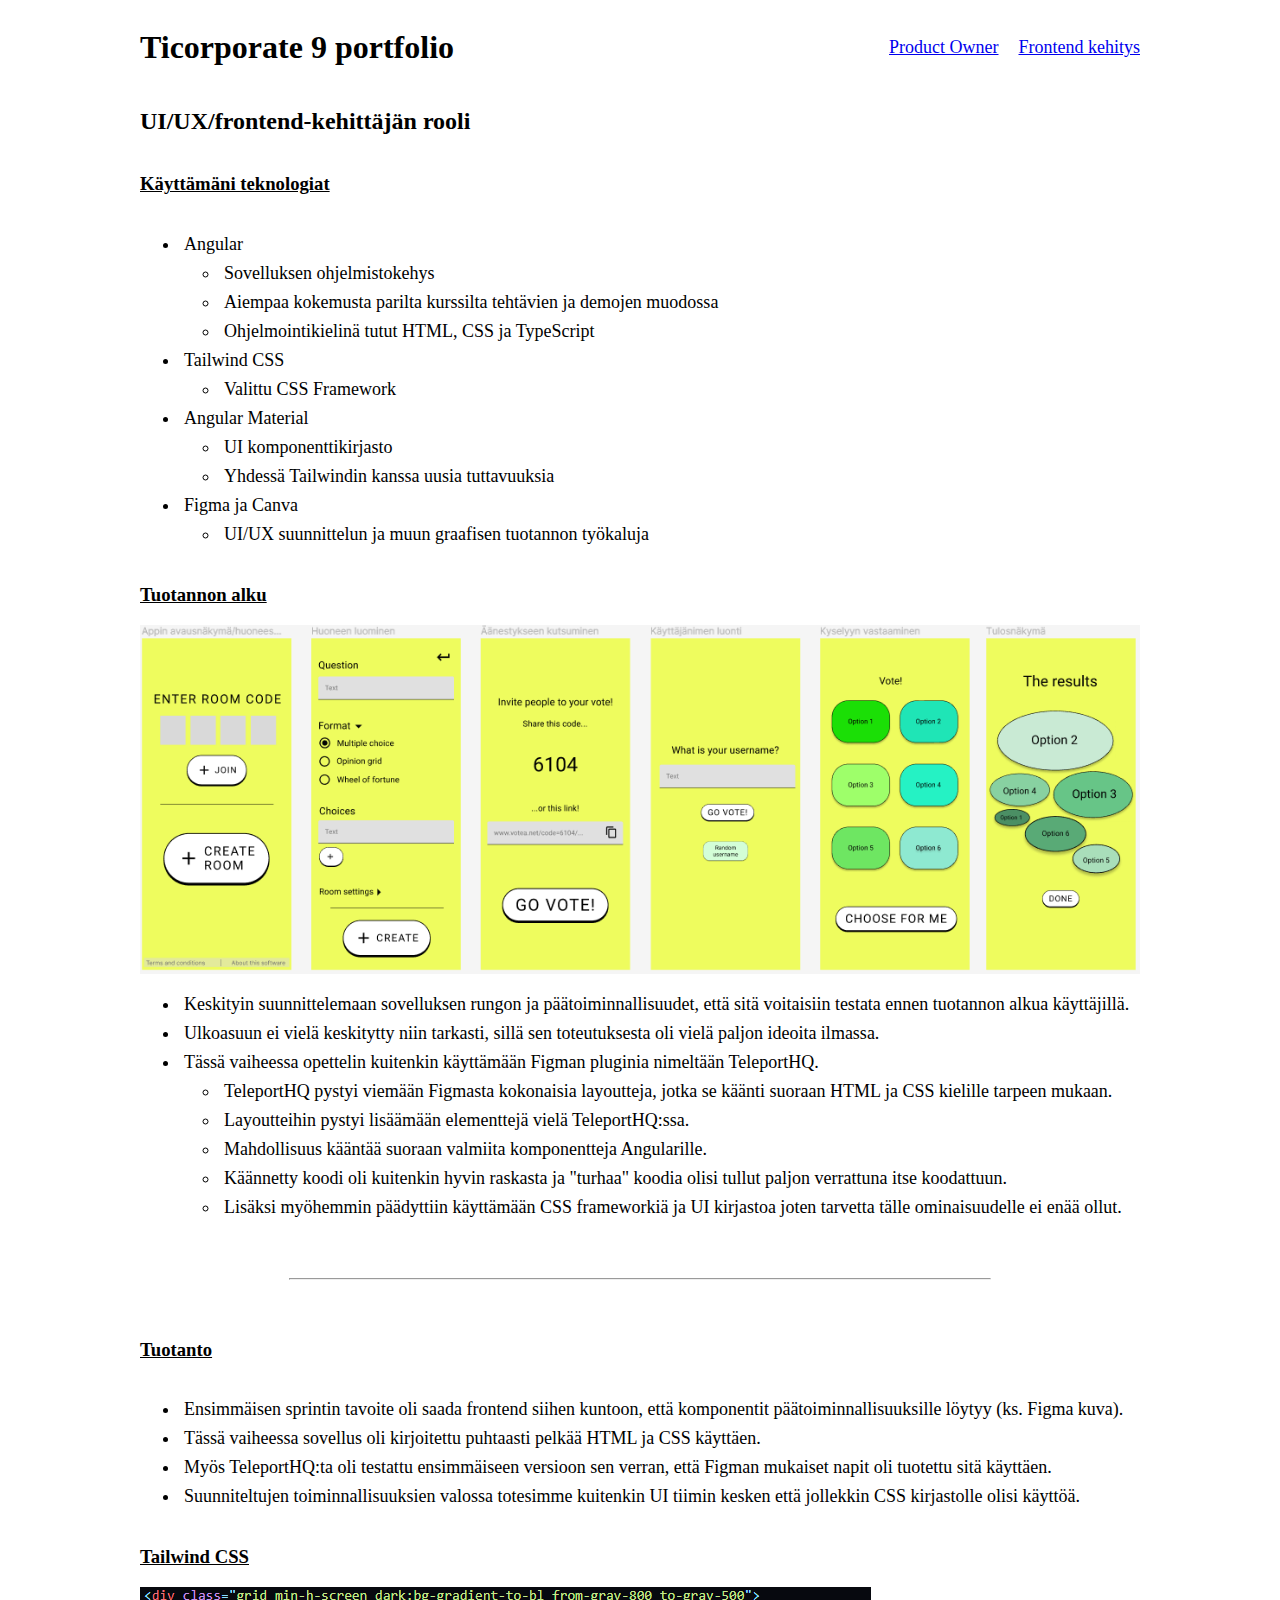
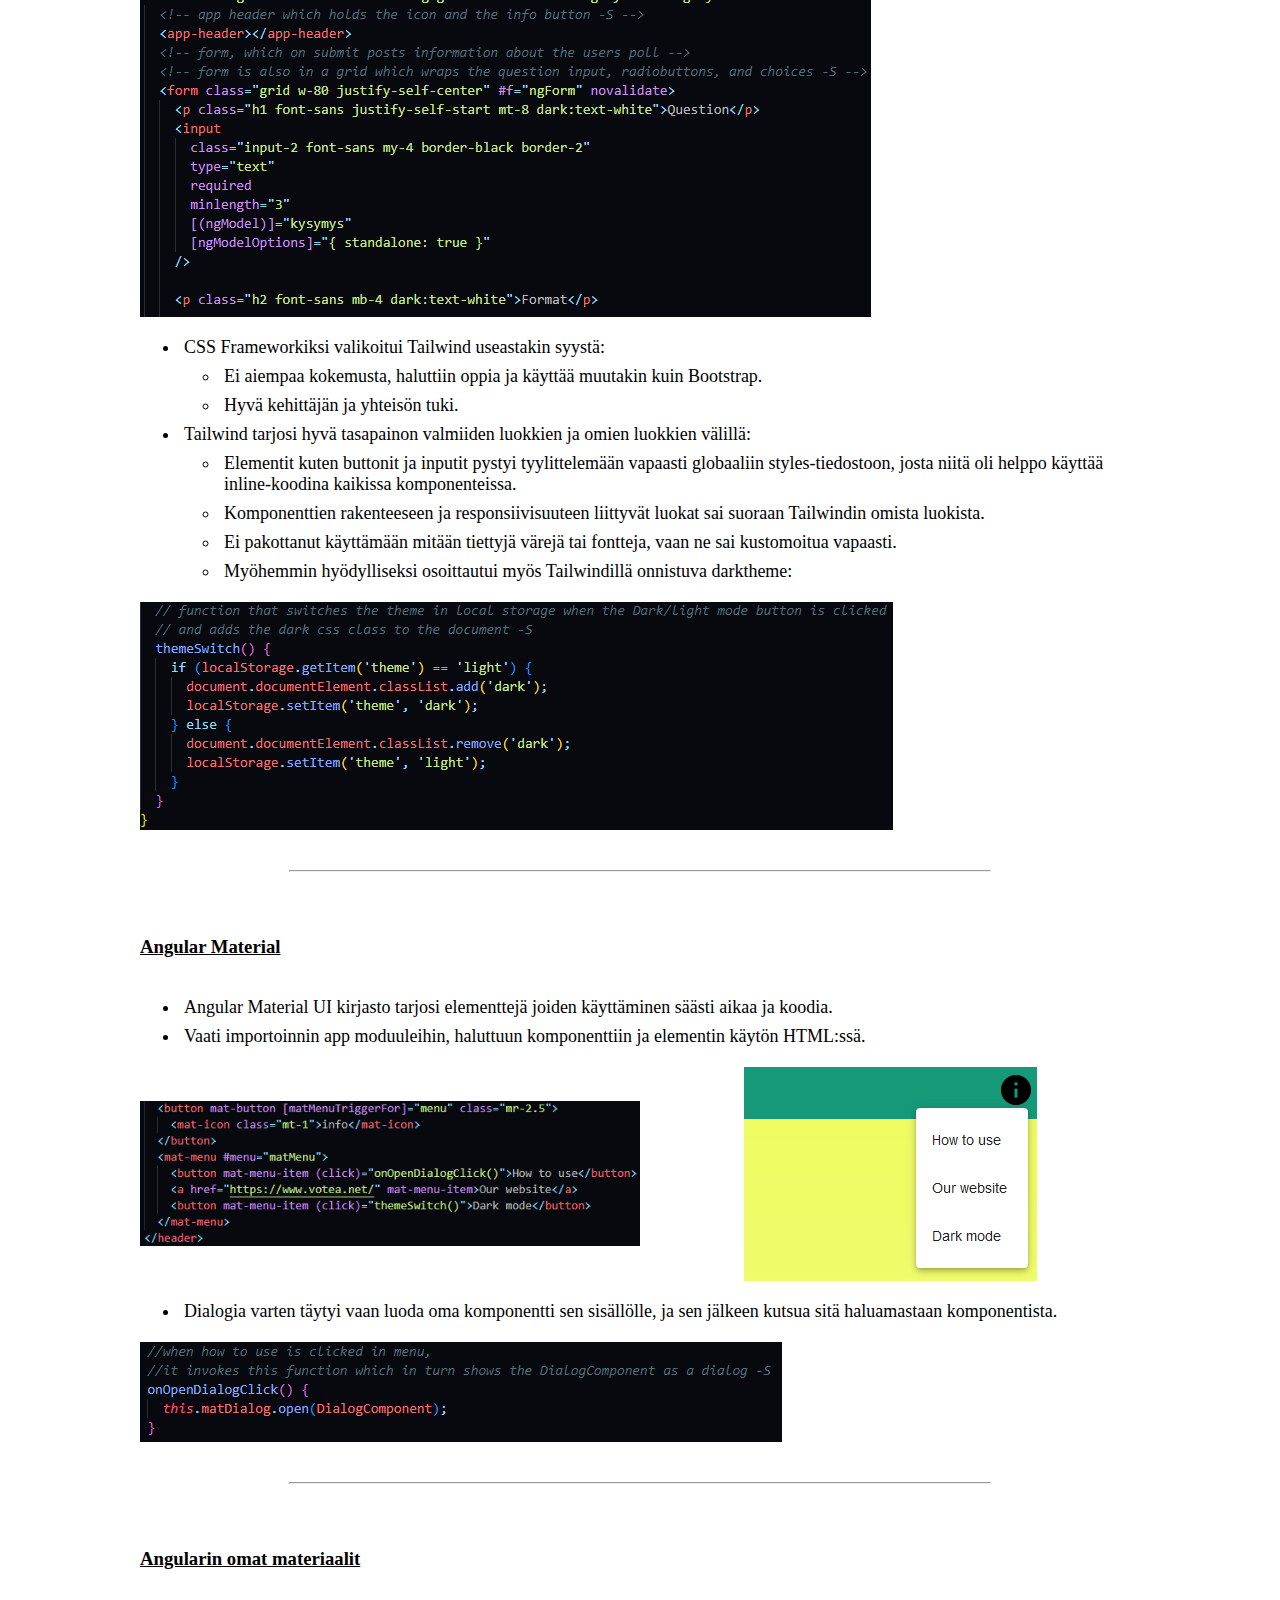
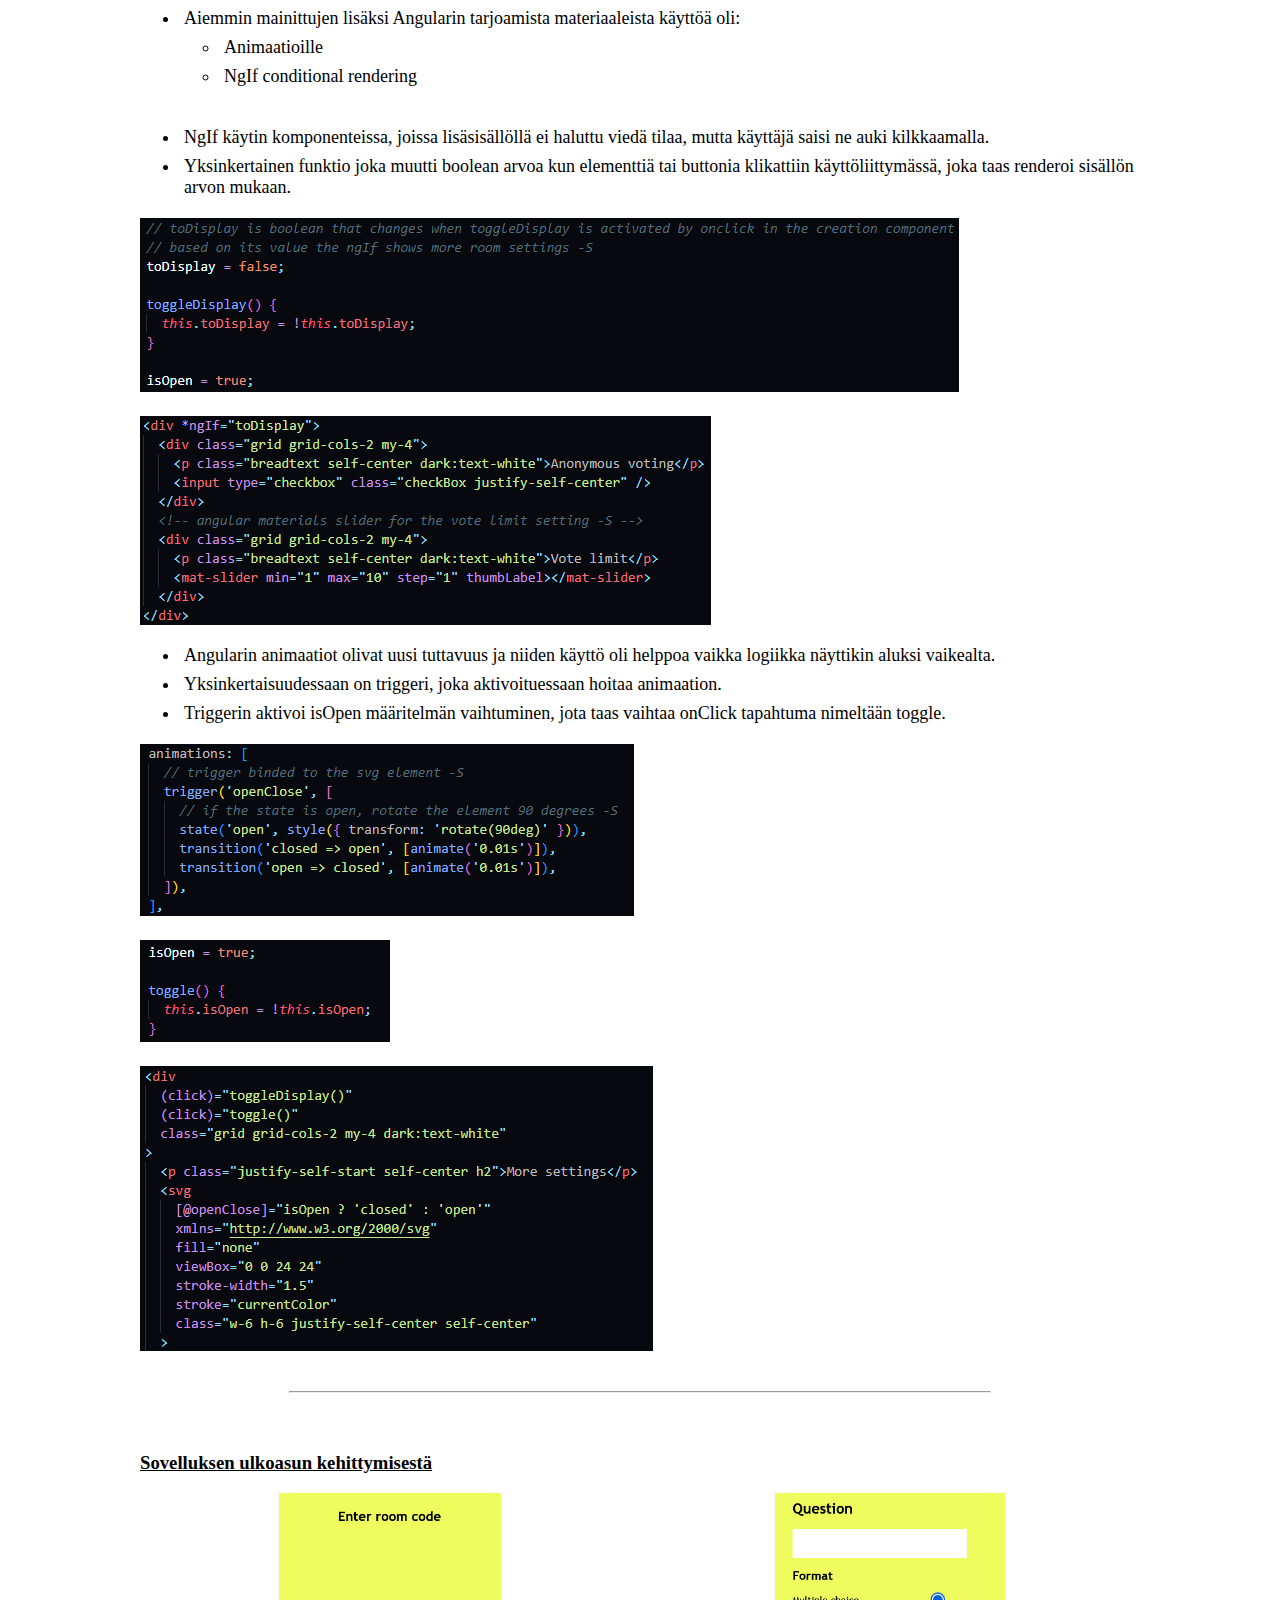
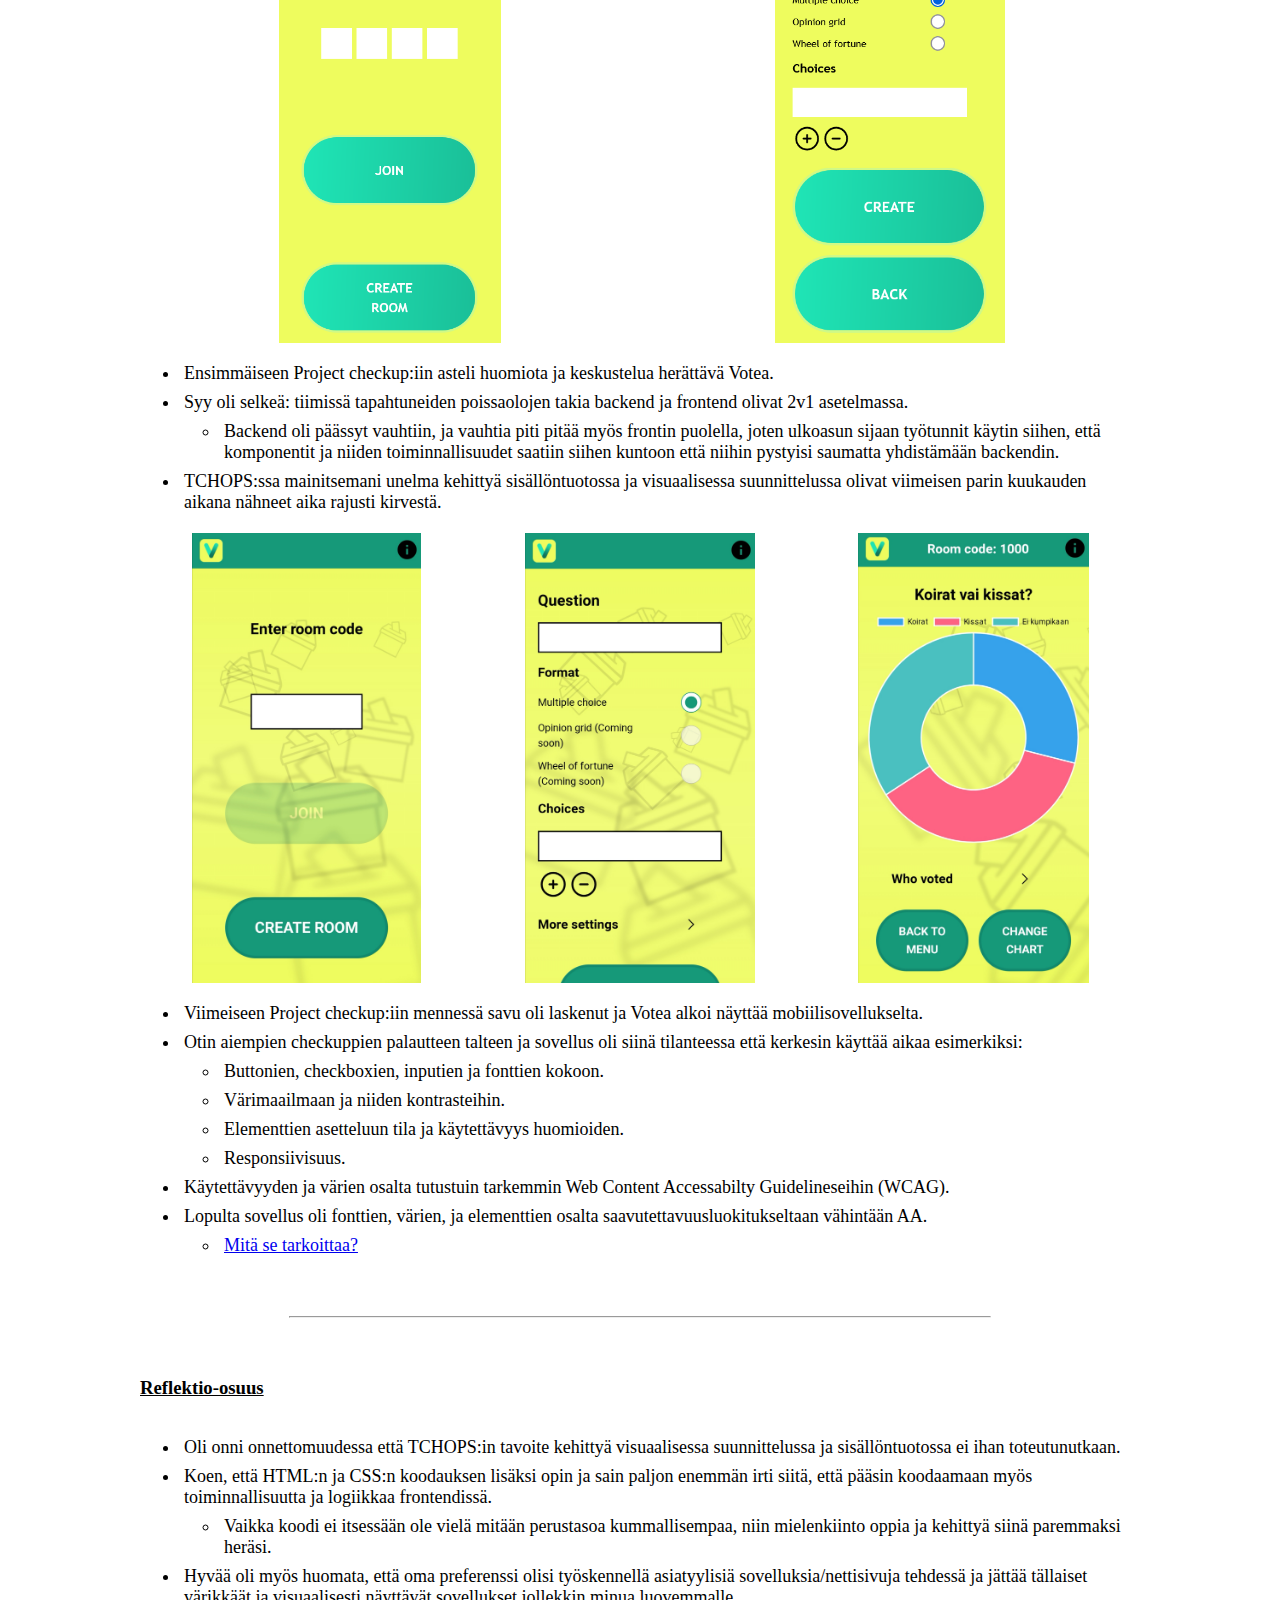
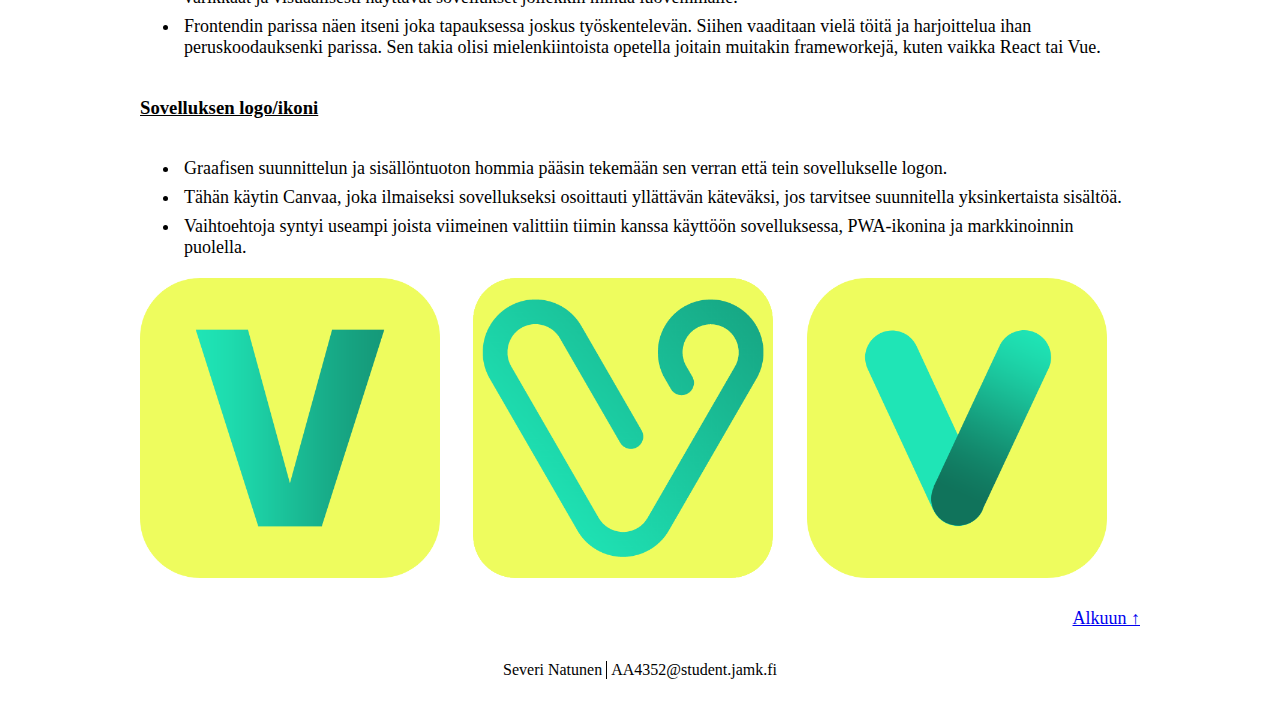
==== commit a116ea88: "Last one i promise" ====
--- a/koodi.html
+++ b/koodi.html
@@ -18,7 +18,7 @@
         </nav>
       </div>
 
-      <h2>Rooli frontend-kehittäjänä</h2>
+      <h2>UI/UX/frontend-kehittäjän rooli</h2>
 
       <h3 class="underline">Käyttämäni teknologiat</h3>
 
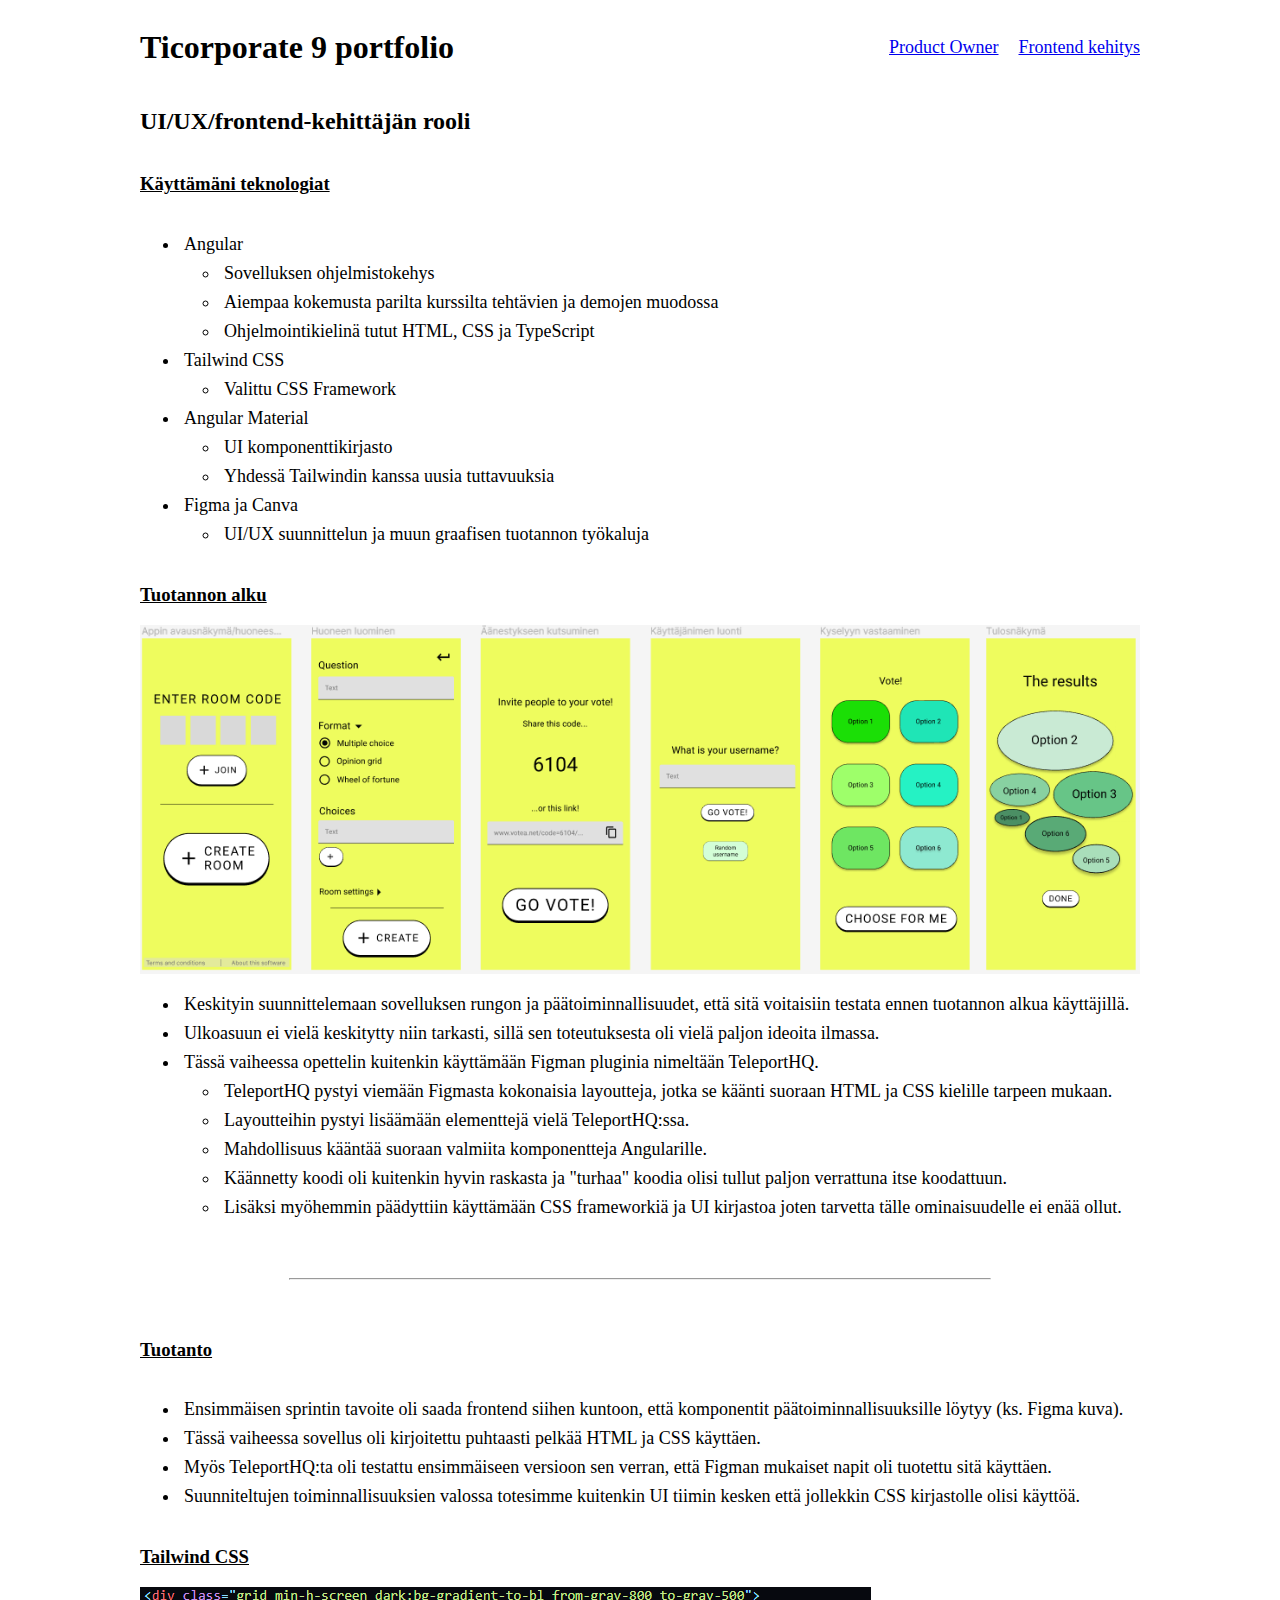
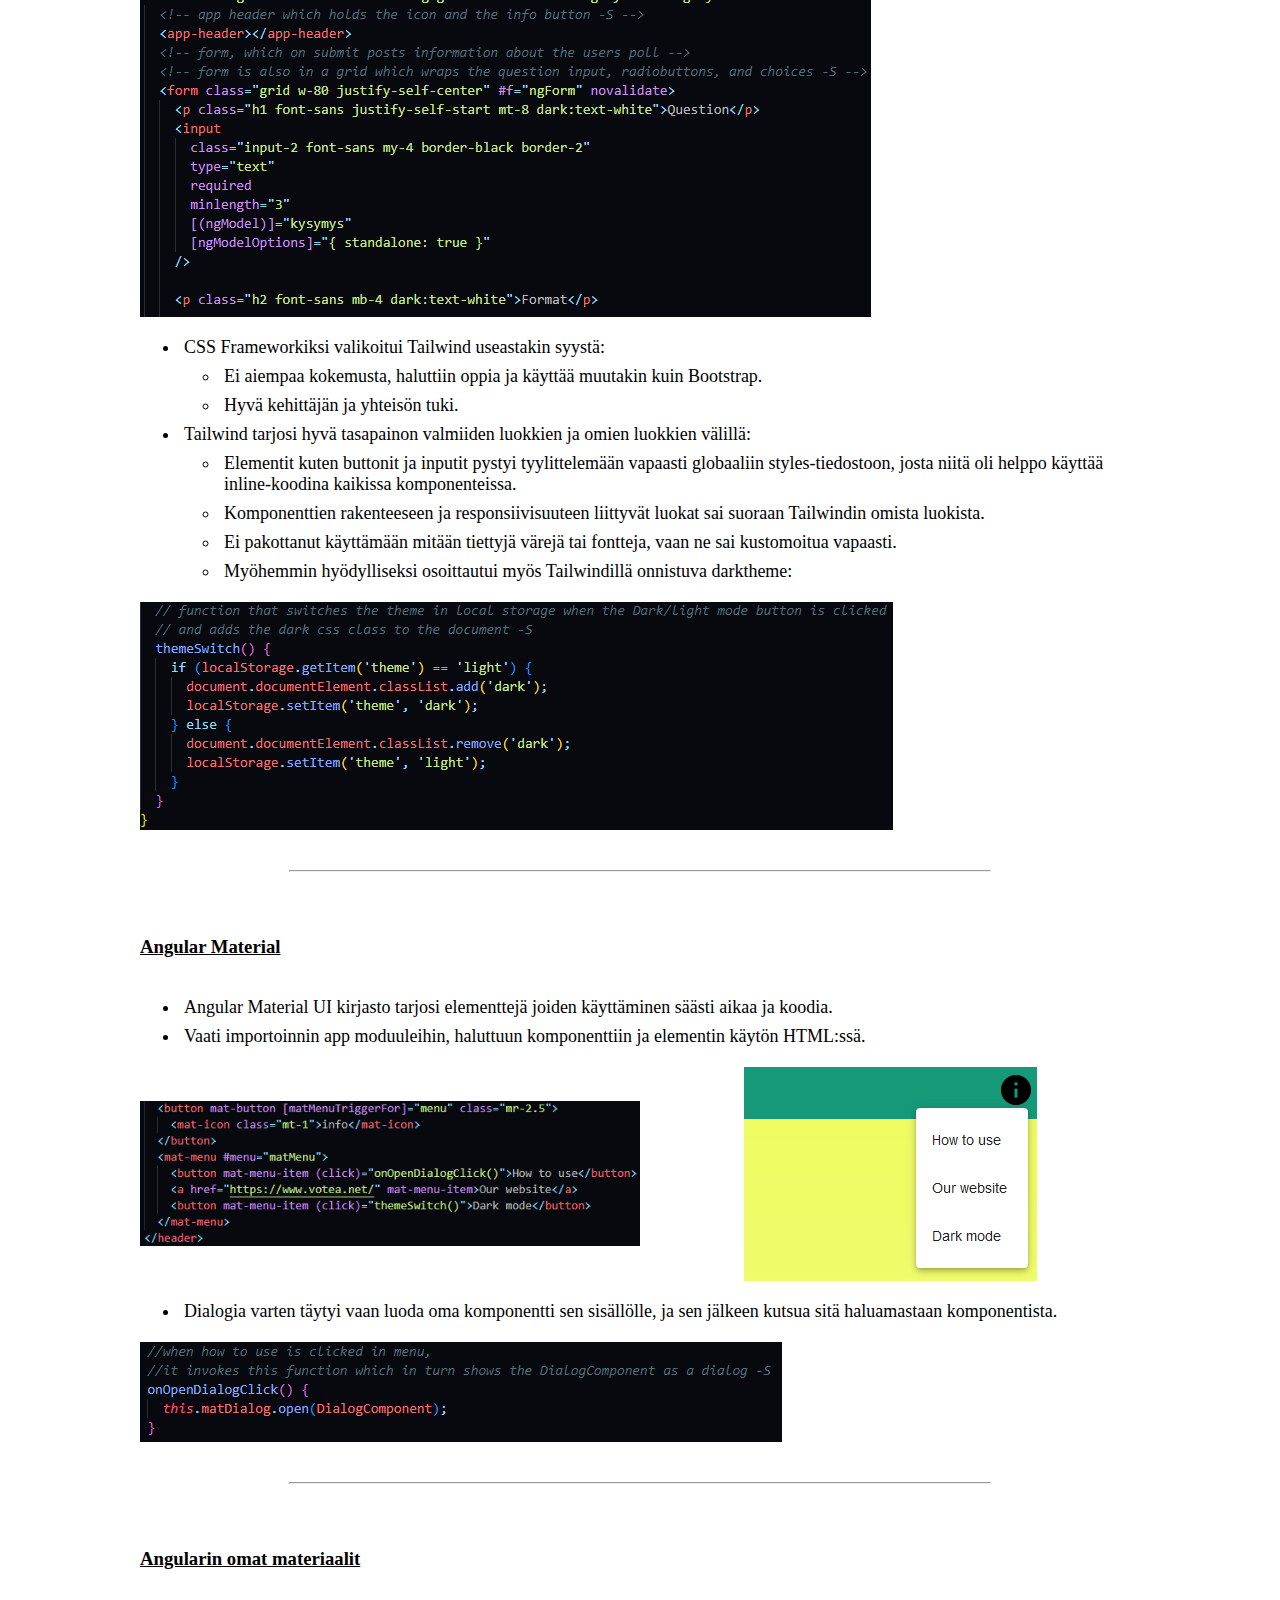
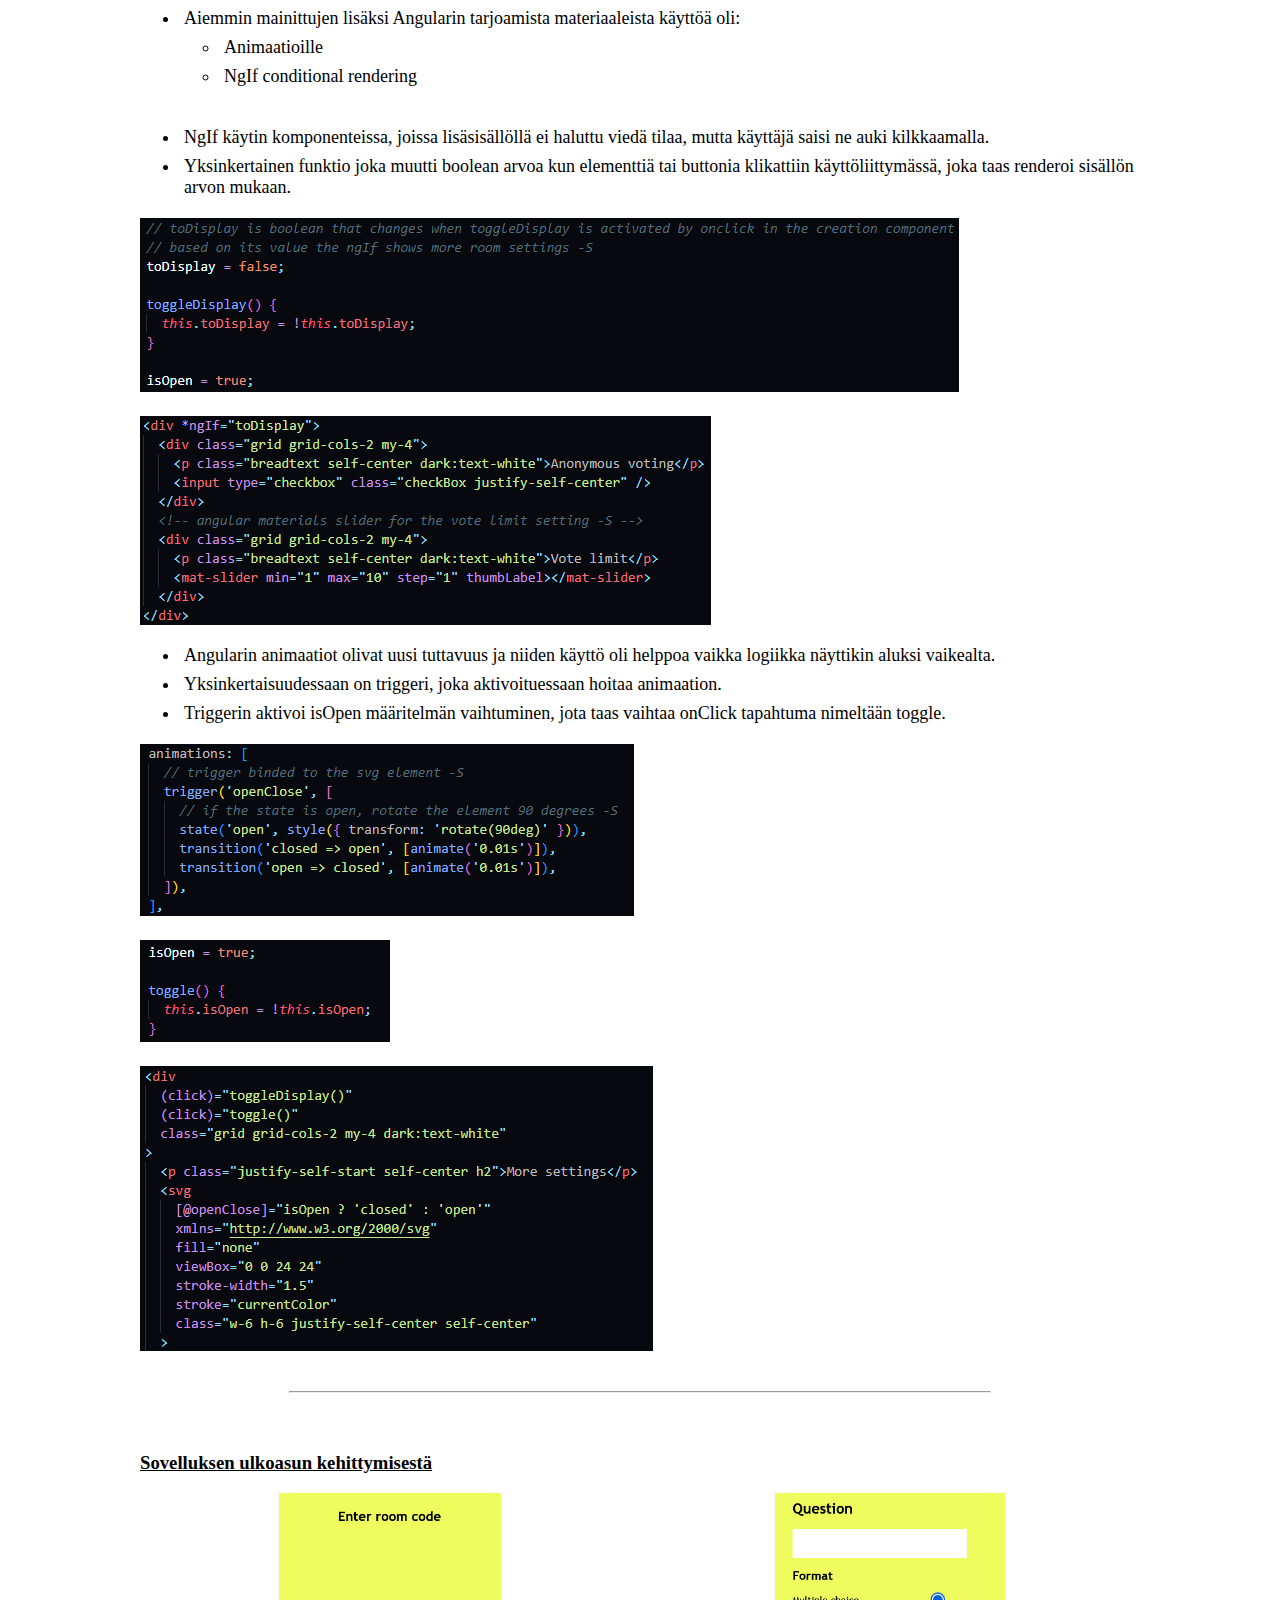
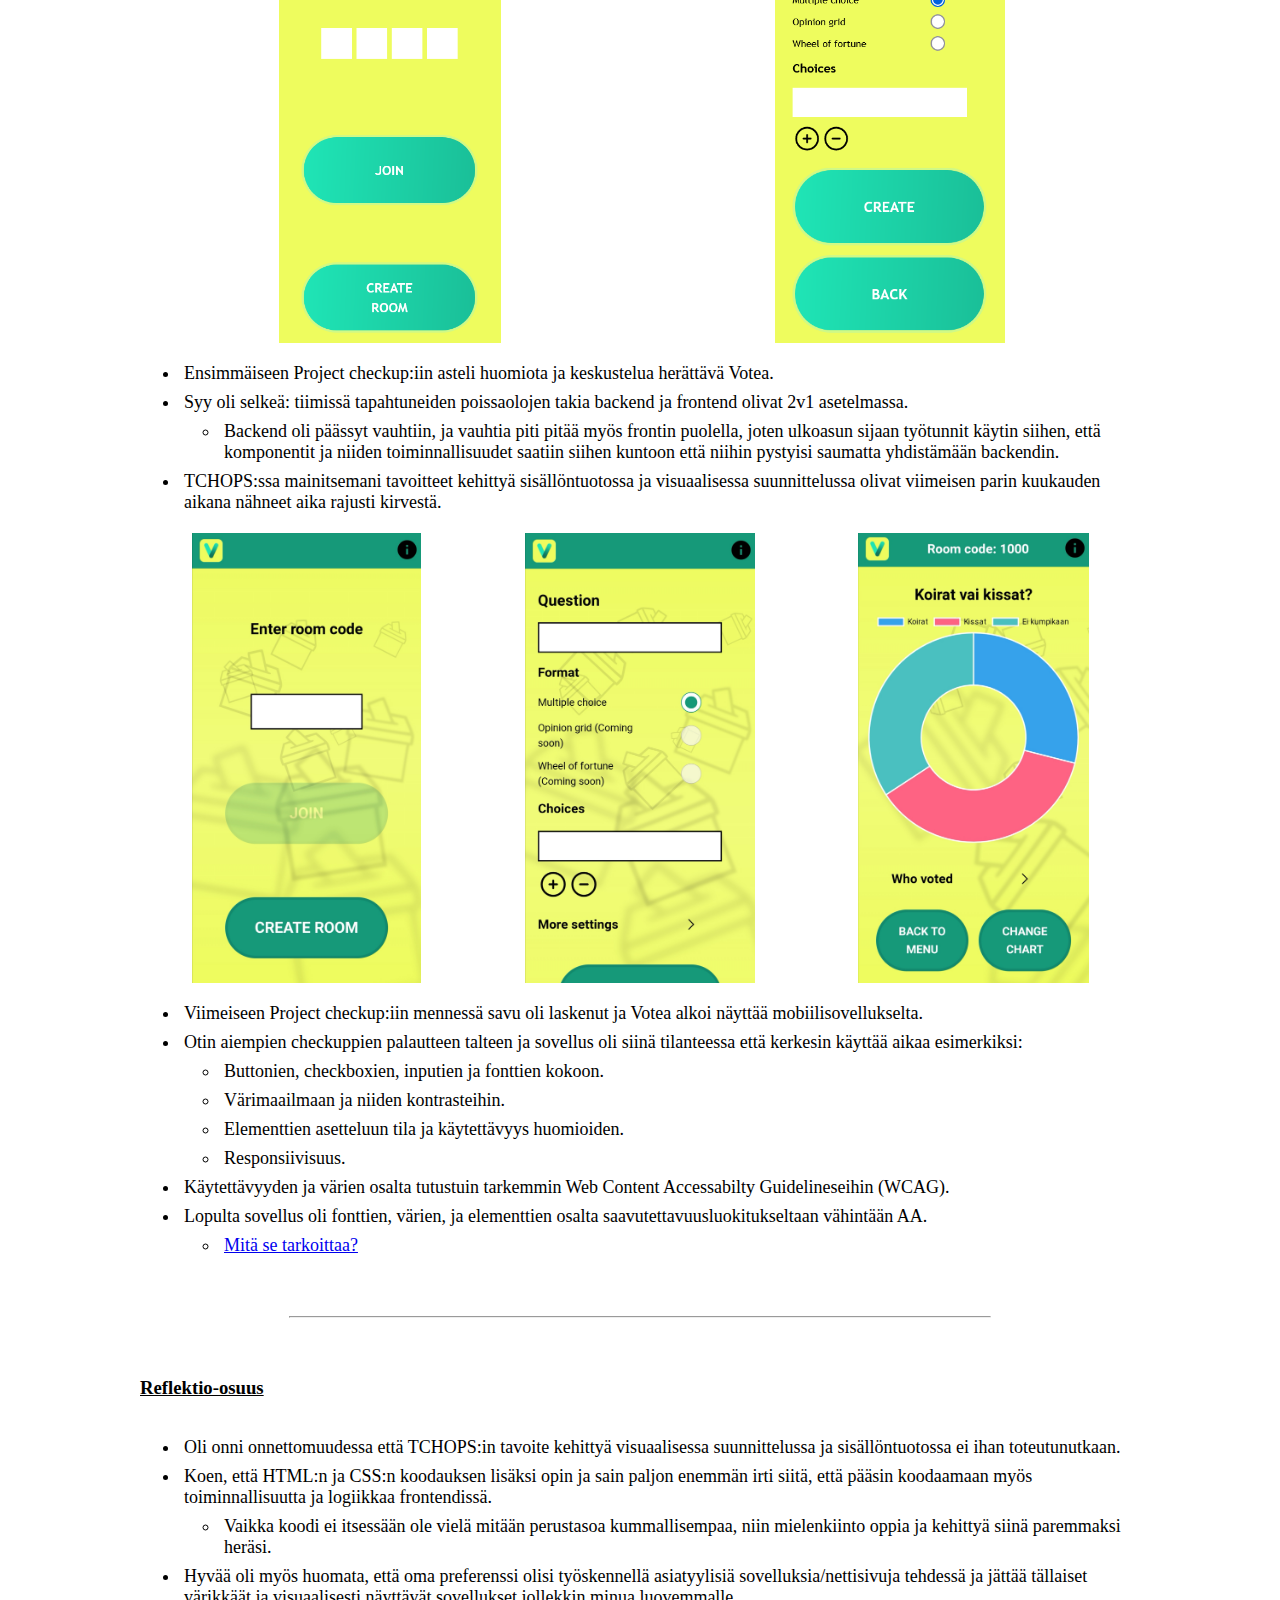
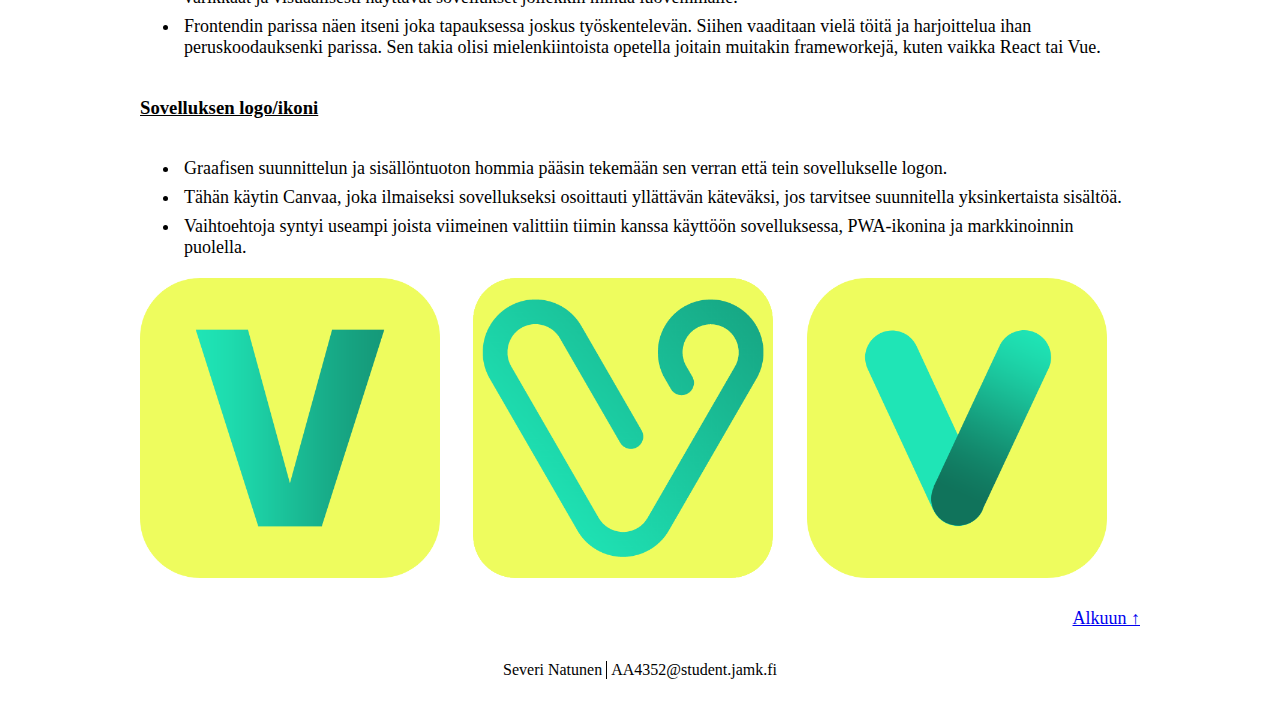
==== commit de69c3af: "fix" ====
--- a/koodi.html
+++ b/koodi.html
@@ -257,7 +257,7 @@
           </li>
         </ul>
         <li>
-          TCHOPS:ssa mainitsemani unelma kehittyä sisällöntuotossa ja
+          TCHOPS:ssa mainitsemani tavoitteet kehittyä sisällöntuotossa ja
           visuaalisessa suunnittelussa olivat viimeisen parin kuukauden aikana
           nähneet aika rajusti kirvestä.
         </li>
